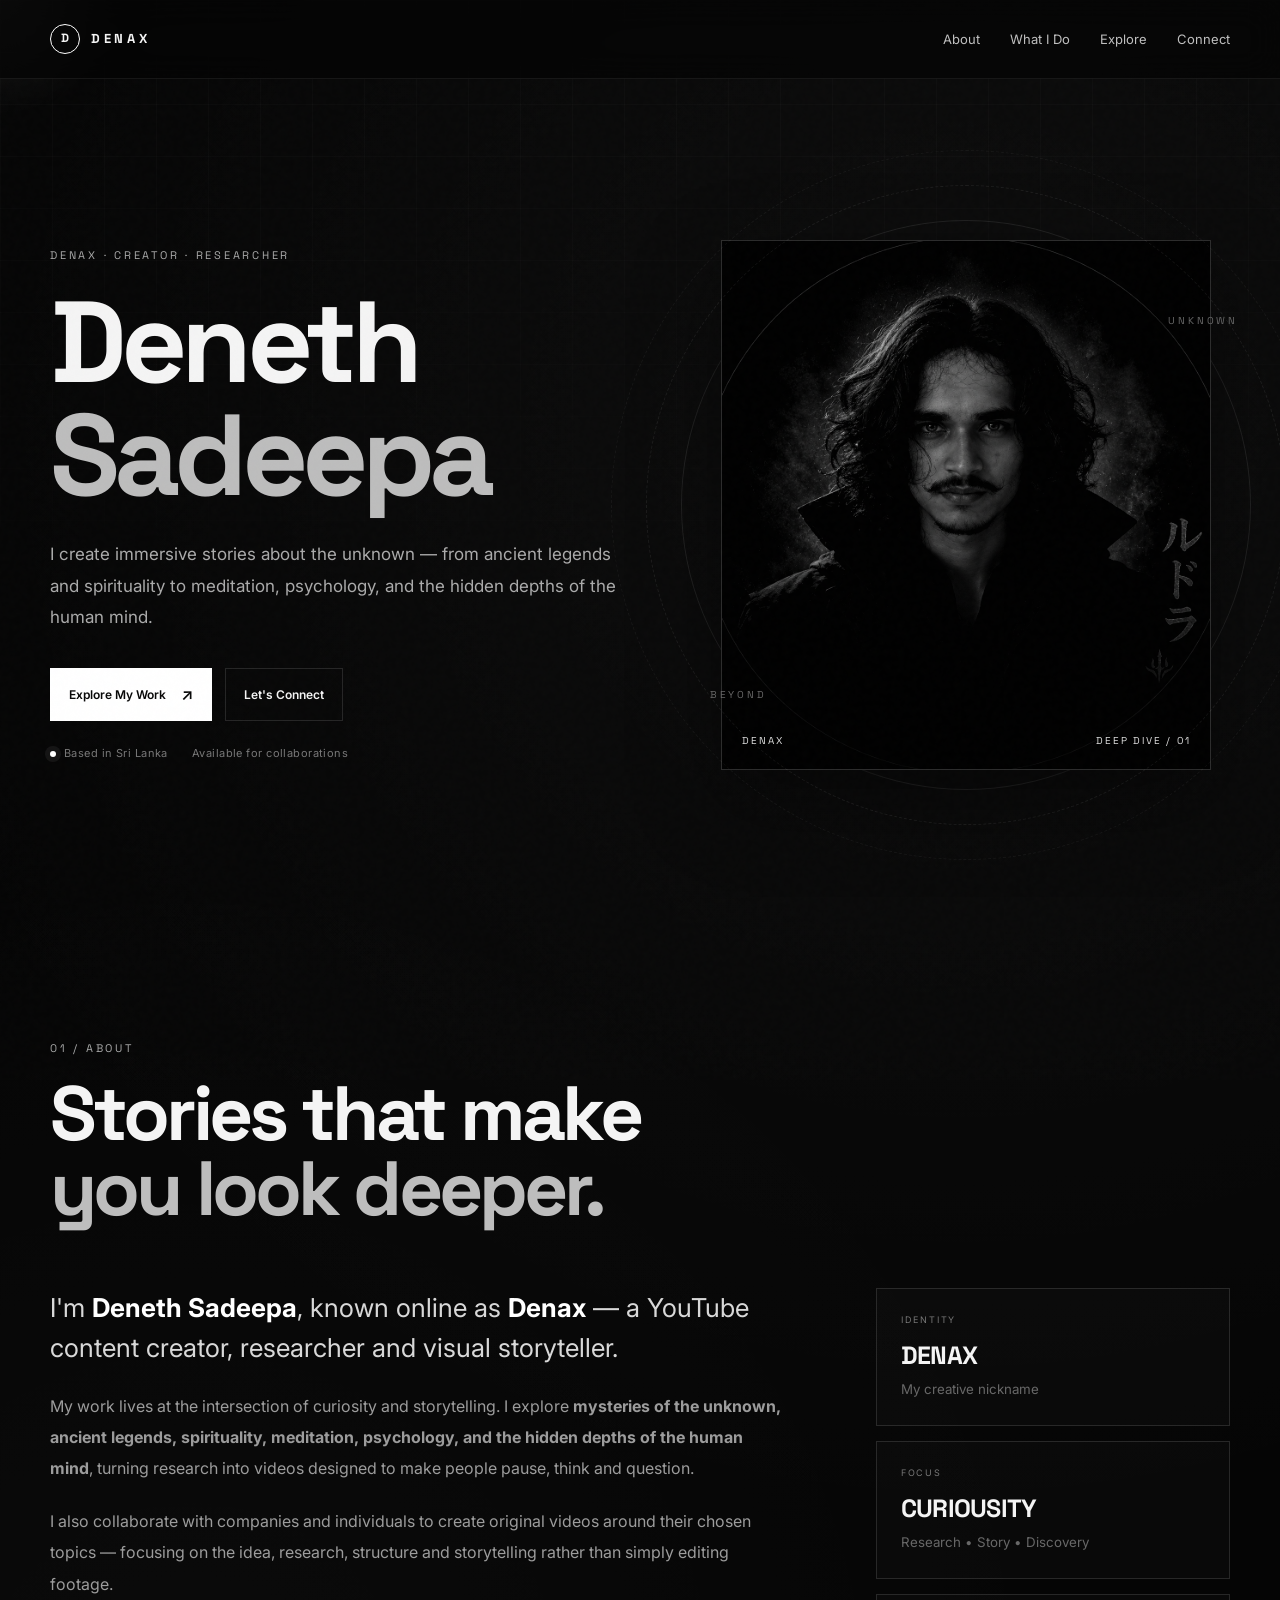
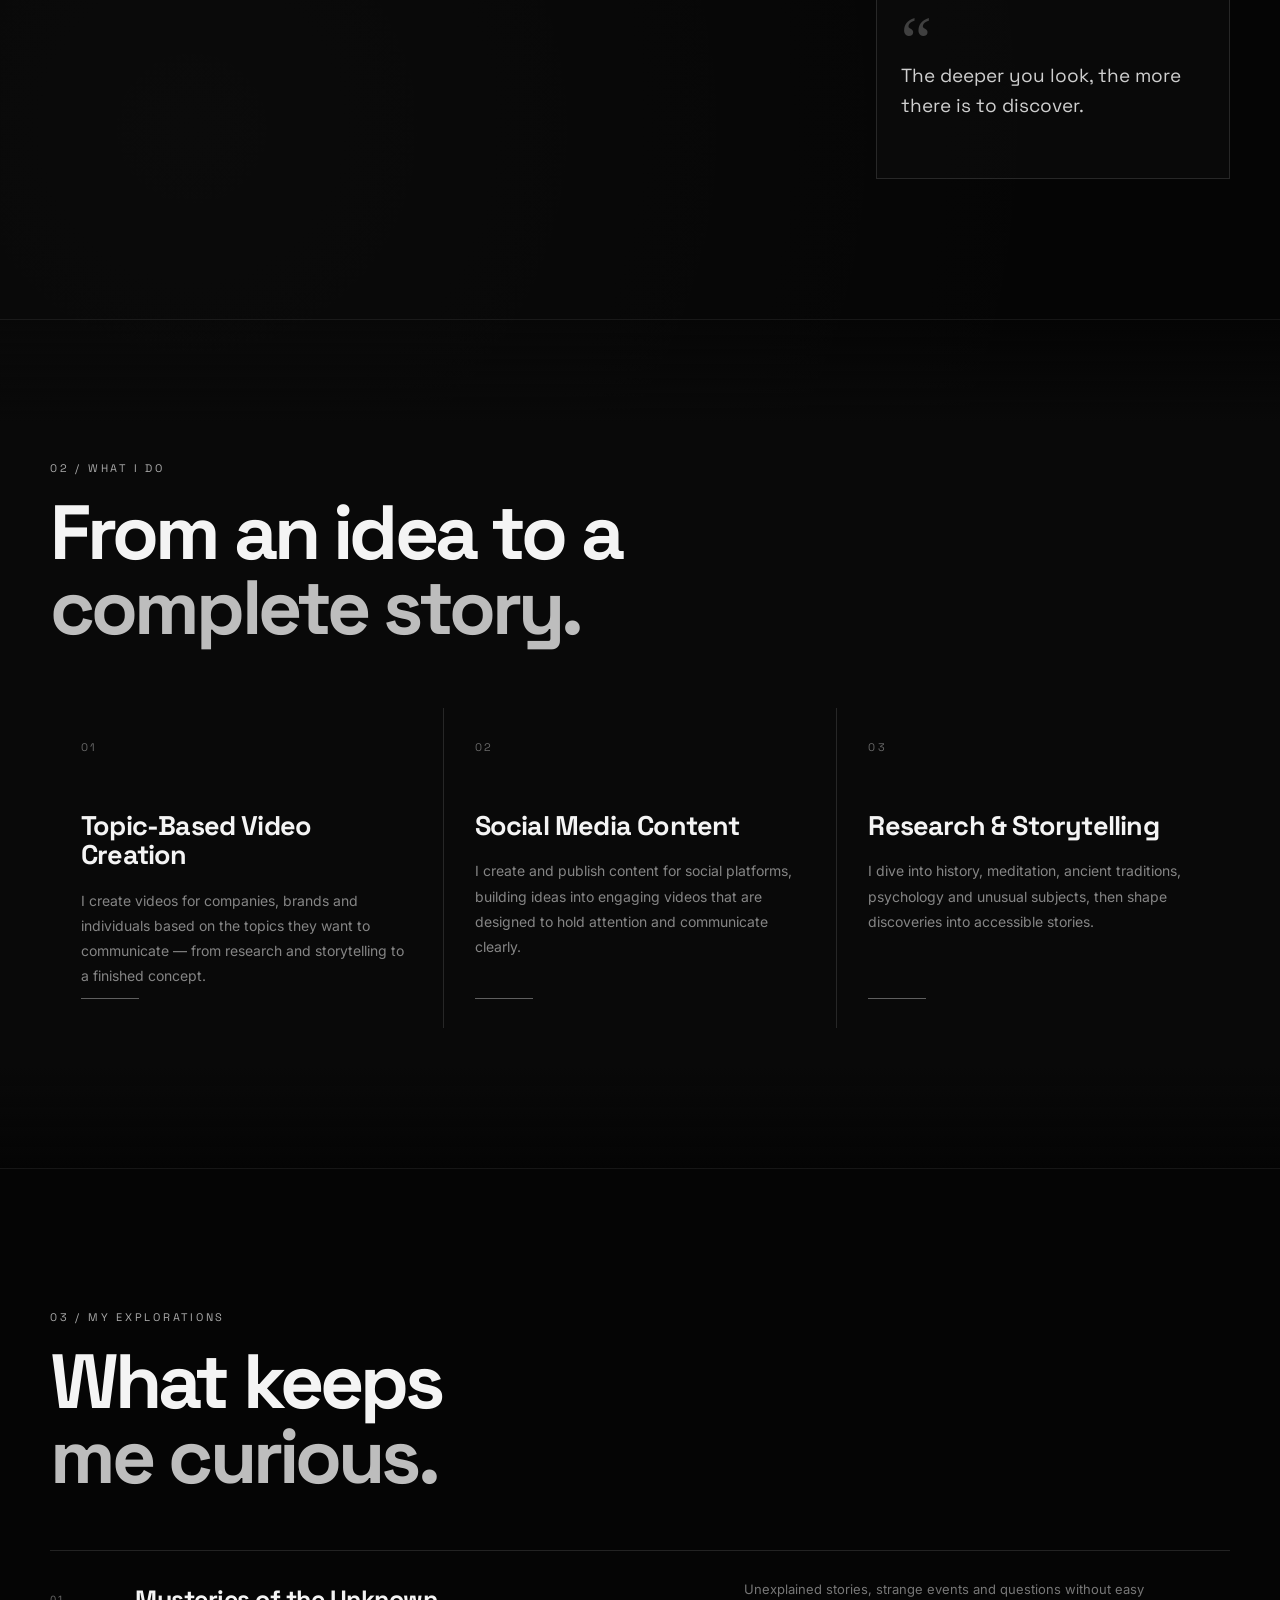
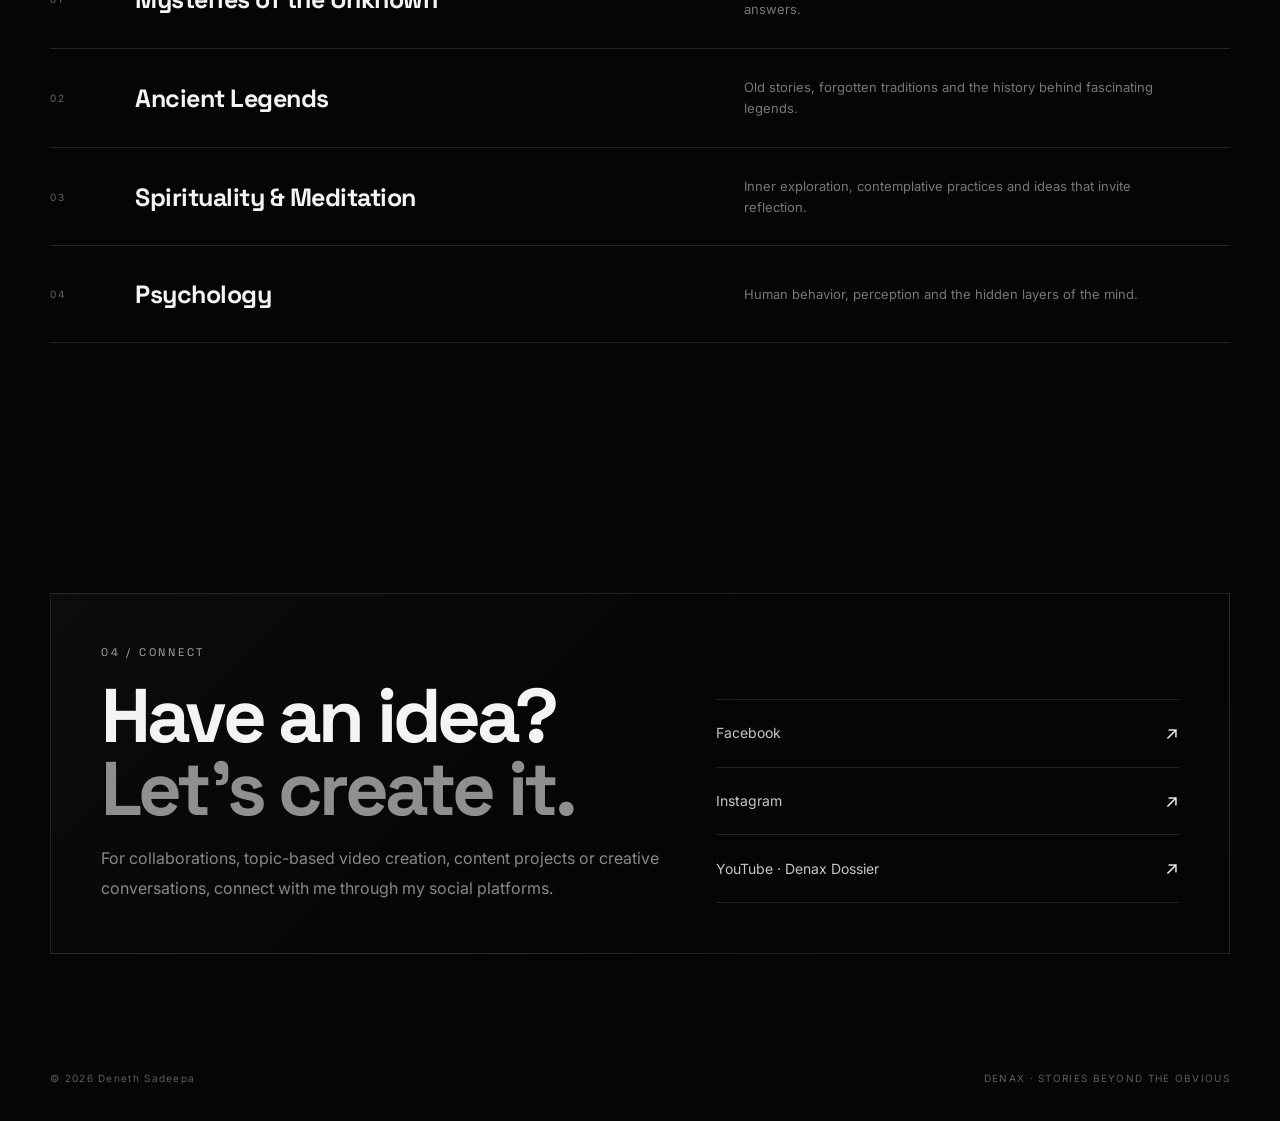
==== index.html @ 48cd1521 "Add files via upload" ====
<!DOCTYPE html>
<html lang="en">
<head>
  <meta charset="UTF-8" />
  <meta name="viewport" content="width=device-width, initial-scale=1.0" />
  <meta name="description" content="Deneth Sadeepa — Denax. YouTube content creator, researcher and video creator exploring mysteries, ancient legends, spirituality, meditation and psychology." />
  <meta name="theme-color" content="#050505" />
  <title>Deneth Sadeepa</title>
  <link rel="preconnect" href="https://fonts.googleapis.com">
  <link rel="preconnect" href="https://fonts.gstatic.com" crossorigin>
  <link href="https://fonts.googleapis.com/css2?family=Inter:wght@300;400;500;600;700;800&family=Space+Grotesk:wght@500;600;700&display=swap" rel="stylesheet">
  <link rel="stylesheet" href="style.css" />
</head>
<body>
  <div class="noise"></div>
  <div class="cursor-glow"></div>

  <header class="nav-wrap">
    <nav class="nav container">
      <a class="brand" href="#home" aria-label="Deneth Sadeepa home">
        <span class="brand-mark">D</span>
        <span>DENAX</span>
      </a>
      <button class="menu-btn" id="menuBtn" aria-label="Toggle menu" aria-expanded="false">
        <span></span><span></span><span></span>
      </button>
      <div class="nav-links" id="navLinks">
        <a href="#about">About</a>
        <a href="#work">What I Do</a>
        <a href="#explore">Explore</a>
        <a href="#connect">Connect</a>
      </div>
    </nav>
  </header>

  <main>
    <section id="home" class="hero container">
      <div class="hero-copy reveal">
        <p class="eyebrow">DENAX · CREATOR · RESEARCHER</p>
        <h1>Deneth<br><span>Sadeepa</span></h1>
        <p class="hero-text">
          I create immersive stories about the unknown — from ancient legends and spirituality
          to meditation, psychology, and the hidden depths of the human mind.
        </p>
        <div class="hero-actions">
          <a href="#work" class="btn btn-solid">Explore My Work <span>↗</span></a>
          <a href="#connect" class="btn btn-ghost">Let's Connect</a>
        </div>
        <div class="hero-meta">
          <span><i></i> Based in Sri Lanka</span>
          <span>Available for collaborations</span>
        </div>
      </div>

      <div class="hero-visual reveal delay-1">
        <div class="portrait-ring"></div>
        <div class="portrait-card">
          <img src="assets/profile.png" alt="Deneth Sadeepa" />
          <div class="portrait-overlay"></div>
          <div class="portrait-label">
            <span>DENAX</span>
            <span>DEEP DIVE / 01</span>
          </div>
        </div>
        <div class="orbit orbit-1"></div>
        <div class="orbit orbit-2"></div>
        <span class="floating-word word-1">UNKNOWN</span>
        <span class="floating-word word-2">BEYOND</span>
      </div>
    </section>

    <section id="about" class="section container">
      <div class="section-head reveal">
        <p class="eyebrow">01 / ABOUT</p>
        <h2>Stories that make<br><span>you look deeper.</span></h2>
      </div>

      <div class="about-grid">
        <div class="about-main reveal">
          <p class="big-copy">
            I'm <strong>Deneth Sadeepa</strong>, known online as <strong>Denax</strong> —
            a YouTube content creator, researcher and visual storyteller.
          </p>
          <p>
            My work lives at the intersection of curiosity and storytelling. I explore
            <b>mysteries of the unknown, ancient legends, spirituality, meditation,
            psychology, and the hidden depths of the human mind</b>, turning research into
            videos designed to make people pause, think and question.
          </p>
          <p>
            I also collaborate with companies and individuals to create original videos
            around their chosen topics — focusing on the idea, research, structure and
            storytelling rather than simply editing footage.
          </p>
        </div>

        <aside class="about-side reveal delay-1">
          <div class="stat-card">
            <span>IDENTITY</span>
            <strong>DENAX</strong>
            <small>My creative nickname</small>
          </div>
          <div class="stat-card">
            <span>FOCUS</span>
            <strong>CURIOUSITY</strong>
            <small>Research • Story • Discovery</small>
          </div>
          <div class="quote-card">
            <span class="quote-mark">“</span>
            <p>The deeper you look, the more there is to discover.</p>
          </div>
        </aside>
      </div>
    </section>

    <section id="work" class="section section-dark">
      <div class="container">
        <div class="section-head reveal">
          <p class="eyebrow">02 / WHAT I DO</p>
          <h2>From an idea to a<br><span>complete story.</span></h2>
        </div>

        <div class="work-grid">
          <article class="work-card reveal">
            <div class="work-number">01</div>
            <h3>Topic-Based Video Creation</h3>
            <p>
              I create videos for companies, brands and individuals based on the topics
              they want to communicate — from research and storytelling to a finished concept.
            </p>
            <span class="work-line"></span>
          </article>

          <article class="work-card reveal delay-1">
            <div class="work-number">02</div>
            <h3>Social Media Content</h3>
            <p>
              I create and publish content for social platforms, building ideas into
              engaging videos that are designed to hold attention and communicate clearly.
            </p>
            <span class="work-line"></span>
          </article>

          <article class="work-card reveal delay-2">
            <div class="work-number">03</div>
            <h3>Research & Storytelling</h3>
            <p>
              I dive into history, meditation, ancient traditions, psychology and unusual
              subjects, then shape discoveries into accessible stories.
            </p>
            <span class="work-line"></span>
          </article>
        </div>
      </div>
    </section>

    <section id="explore" class="section container">
      <div class="section-head reveal">
        <p class="eyebrow">03 / MY EXPLORATIONS</p>
        <h2>What keeps<br><span>me curious.</span></h2>
      </div>

      <div class="explore-list">
        <div class="explore-item reveal">
          <span>01</span><h3>Mysteries of the Unknown</h3><p>Unexplained stories, strange events and questions without easy answers.</p>
        </div>
        <div class="explore-item reveal delay-1">
          <span>02</span><h3>Ancient Legends</h3><p>Old stories, forgotten traditions and the history behind fascinating legends.</p>
        </div>
        <div class="explore-item reveal delay-2">
          <span>03</span><h3>Spirituality & Meditation</h3><p>Inner exploration, contemplative practices and ideas that invite reflection.</p>
        </div>
        <div class="explore-item reveal">
          <span>04</span><h3>Psychology</h3><p>Human behavior, perception and the hidden layers of the mind.</p>
        </div>
      </div>
    </section>

    <section id="connect" class="section connect-section">
      <div class="container connect-box reveal">
        <div>
          <p class="eyebrow">04 / CONNECT</p>
          <h2>Have an idea?<br><span>Let's create it.</span></h2>
          <p class="connect-text">
            For collaborations, topic-based video creation, content projects or creative
            conversations, connect with me through my social platforms.
          </p>
        </div>
        <div class="socials">
          <a class="social" href="https://www.facebook.com/share/1M6ZywphLt/?mibextid=wwXIfr" target="_blank" rel="noopener noreferrer">
            <span>Facebook</span><b>↗</b>
          </a>
          <a class="social" href="https://www.instagram.com/deneth_sadeepa_?igsh=MTF3ZWR6ZDVha3NxcA%3D%3D&igsi=MTF3ZWR6ZDVha3NxcA%3D%3D&utm_source=qr" target="_blank" rel="noopener noreferrer">
            <span>Instagram</span><b>↗</b>
          </a>
          <a class="social" href="https://youtube.com/@denaxdossier?si=epxhJ8_KEY-FB2bT" target="_blank" rel="noopener noreferrer">
            <span>YouTube · Denax Dossier</span><b>↗</b>
          </a>
        </div>
      </div>
    </section>
  </main>

  <footer class="footer container">
    <div>© <span id="year"></span> Deneth Sadeepa</div>
    <div>DENAX · STORIES BEYOND THE OBVIOUS</div>
  </footer>

  <script src="script.js"></script>
</body>
</html>
---- style.css ----
:root{
  --bg:#050505;
  --panel:#0b0b0b;
  --panel-2:#101010;
  --line:rgba(255,255,255,.12);
  --line-soft:rgba(255,255,255,.07);
  --text:#f4f4f4;
  --muted:#9d9d9d;
  --white:#fff;
  --shadow:0 30px 80px rgba(0,0,0,.45);
}
*{box-sizing:border-box;margin:0;padding:0}
html{scroll-behavior:smooth}
body{
  background:
    radial-gradient(circle at 75% 10%, rgba(255,255,255,.035), transparent 28%),
    radial-gradient(circle at 15% 40%, rgba(255,255,255,.025), transparent 32%),
    var(--bg);
  color:var(--text);
  font-family:Inter,system-ui,-apple-system,Segoe UI,Arial,sans-serif;
  line-height:1.6;
  overflow-x:hidden;
}
body:before{
  content:"";
  position:fixed; inset:0; pointer-events:none; z-index:-2;
  background-image:linear-gradient(rgba(255,255,255,.022) 1px,transparent 1px),linear-gradient(90deg,rgba(255,255,255,.022) 1px,transparent 1px);
  background-size:52px 52px;
  mask-image:linear-gradient(to bottom,black,transparent 78%);
}
a{color:inherit;text-decoration:none}
button{font:inherit}
.container{width:min(1180px,calc(100% - 44px));margin:0 auto}
.nav-wrap{position:fixed;top:0;left:0;right:0;z-index:100;backdrop-filter:blur(16px);background:rgba(5,5,5,.72);border-bottom:1px solid var(--line-soft)}
.nav{height:78px;display:flex;align-items:center;justify-content:space-between}
.brand{display:flex;align-items:center;gap:11px;font-family:"Space Grotesk",sans-serif;font-size:13px;letter-spacing:.28em;font-weight:700}
.brand-mark{display:grid;place-items:center;width:30px;height:30px;border:1px solid #fff;border-radius:50%;font-size:12px;letter-spacing:0}
.nav-links{display:flex;gap:30px;color:#bfbfbf;font-size:13px}
.nav-links a{position:relative;transition:.25s}
.nav-links a:after{content:"";position:absolute;left:0;bottom:-7px;width:0;height:1px;background:#fff;transition:.25s}
.nav-links a:hover{color:#fff}
.nav-links a:hover:after{width:100%}
.menu-btn{display:none;background:none;border:0;width:38px;height:38px;cursor:pointer}
.menu-btn span{display:block;width:21px;height:1px;background:#fff;margin:5px auto}

.hero{min-height:100vh;display:grid;grid-template-columns:1.05fr .95fr;gap:70px;align-items:center;padding-top:110px}
.eyebrow{font-family:"Space Grotesk",sans-serif;font-size:11px;letter-spacing:.25em;color:#aaa}
.hero h1,.section-head h2{font-family:"Space Grotesk",sans-serif;letter-spacing:-.05em;line-height:.98}
.hero h1{font-size:clamp(62px,9vw,118px);margin:22px 0 27px}
.hero h1 span,.section-head h2 span{color:#bdbdbd}
.hero-text{max-width:620px;color:#ababab;font-size:17px;line-height:1.85}
.hero-actions{display:flex;gap:13px;margin-top:34px;flex-wrap:wrap}
.btn{display:inline-flex;align-items:center;gap:15px;padding:13px 18px;border:1px solid var(--line);font-size:12px;font-weight:600;transition:.3s}
.btn span{font-size:16px}
.btn-solid{background:#fff;color:#080808}
.btn-solid:hover{transform:translateY(-2px);box-shadow:0 12px 30px rgba(255,255,255,.09)}
.btn-ghost:hover{background:#fff;color:#080808}
.hero-meta{display:flex;gap:24px;margin-top:24px;color:#777;font-size:11px;letter-spacing:.04em}
.hero-meta span{display:flex;align-items:center;gap:8px}
.hero-meta i{width:6px;height:6px;background:#fff;border-radius:50%;box-shadow:0 0 0 5px rgba(255,255,255,.06)}

.hero-visual{position:relative;min-height:620px;display:grid;place-items:center}
.portrait-card{width:min(490px,78vw);aspect-ratio:1/1.08;position:relative;border:1px solid rgba(255,255,255,.14);overflow:hidden;box-shadow:var(--shadow);background:#090909}
.portrait-card img{width:100%;height:100%;object-fit:cover;object-position:center;filter:grayscale(1) contrast(1.06) brightness(.84);transform:scale(1.02);transition:transform 1.1s cubic-bezier(.2,.7,.2,1)}
.portrait-card:hover img{transform:scale(1.06)}
.portrait-overlay{position:absolute;inset:0;background:linear-gradient(to bottom,transparent 45%,rgba(0,0,0,.72) 100%)}
.portrait-label{position:absolute;bottom:20px;left:20px;right:20px;display:flex;justify-content:space-between;font-family:"Space Grotesk",sans-serif;font-size:10px;letter-spacing:.18em;color:#ddd}
.portrait-ring{position:absolute;width:570px;height:570px;border:1px solid rgba(255,255,255,.09);border-radius:50%;animation:spin 18s linear infinite}
.orbit{position:absolute;border:1px dashed rgba(255,255,255,.07);border-radius:50%}
.orbit-1{width:640px;height:640px;animation:spin-reverse 26s linear infinite}
.orbit-2{width:710px;height:710px;opacity:.7;animation:spin 34s linear infinite}
.floating-word{position:absolute;font-family:"Space Grotesk",sans-serif;letter-spacing:.28em;font-size:10px;color:#666}
.word-1{right:-8px;top:19%}
.word-2{left:7px;bottom:18%}

.section{padding:140px 0}
.section-dark{background:linear-gradient(to bottom,transparent,#090909 12%,#090909 88%,transparent);border-top:1px solid var(--line-soft);border-bottom:1px solid var(--line-soft)}
.section-head h2{font-size:clamp(46px,6vw,78px);margin-top:18px}
.about-grid{display:grid;grid-template-columns:1.35fr .65fr;gap:90px;margin-top:62px}
.about-main{max-width:760px}
.about-main p{color:#9c9c9c;font-size:16px;line-height:1.95;margin-bottom:22px}
.about-main .big-copy{font-size:26px;line-height:1.55;color:#d8d8d8}
.about-main strong{color:#fff}
.about-side{display:grid;gap:15px}
.stat-card,.quote-card{padding:24px;border:1px solid var(--line);background:rgba(255,255,255,.018)}
.stat-card span{display:block;font-size:9px;letter-spacing:.2em;color:#777;margin-bottom:8px}
.stat-card strong{font-family:"Space Grotesk",sans-serif;font-size:25px;letter-spacing:-.03em}
.stat-card small{display:block;color:#686868;margin-top:4px}
.quote-card{position:relative;min-height:185px}
.quote-mark{font-family:Georgia,serif;font-size:70px;line-height:.6;color:#404040;position:absolute;top:26px}
.quote-card p{padding-top:42px;font-family:"Space Grotesk",sans-serif;font-size:19px;color:#cfcfcf}

.work-grid{display:grid;grid-template-columns:repeat(3,1fr);gap:1px;background:var(--line);margin-top:62px}
.work-card{position:relative;min-height:320px;padding:31px;background:#090909}
.work-number{font-family:"Space Grotesk",sans-serif;font-size:11px;color:#686868;letter-spacing:.2em}
.work-card h3{font-family:"Space Grotesk",sans-serif;font-size:27px;line-height:1.08;letter-spacing:-.03em;margin:55px 0 18px}
.work-card p{color:#858585;line-height:1.8;font-size:14px;max-width:340px}
.work-line{position:absolute;left:31px;bottom:29px;width:58px;height:1px;background:#fff;opacity:.35;transition:.4s}
.work-card:hover .work-line{width:115px;opacity:1}

.explore-list{margin-top:55px;border-top:1px solid var(--line)}
.explore-item{display:grid;grid-template-columns:60px 1.2fr 1fr;gap:25px;align-items:center;padding:28px 0;border-bottom:1px solid var(--line);transition:.3s}
.explore-item:hover{padding-left:10px;background:rgba(255,255,255,.012)}
.explore-item span{font-size:10px;color:#666;letter-spacing:.15em}
.explore-item h3{font-family:"Space Grotesk",sans-serif;font-size:25px;letter-spacing:-.02em}
.explore-item p{color:#777;font-size:13px;max-width:430px}

.connect-section{padding-top:110px;padding-bottom:90px}
.connect-box{display:grid;grid-template-columns:1.1fr .9fr;gap:50px;padding:50px;border:1px solid var(--line);background:linear-gradient(135deg,rgba(255,255,255,.03),transparent 55%)}
.connect-box h2{font-family:"Space Grotesk",sans-serif;font-size:clamp(44px,6vw,76px);line-height:.96;letter-spacing:-.05em;margin:18px 0}
.connect-box h2 span{color:#8f8f8f}
.connect-text{color:#888;max-width:610px;line-height:1.85}
.socials{align-self:end;border-top:1px solid var(--line)}
.social{display:flex;align-items:center;justify-content:space-between;padding:19px 0;border-bottom:1px solid var(--line);font-size:14px;transition:.25s}
.social span{color:#c7c7c7}
.social b{font-size:18px;font-weight:400;transition:.25s}
.social:hover span{color:#fff}
.social:hover b{transform:translate(4px,-4px)}

.footer{display:flex;justify-content:space-between;gap:20px;padding:26px 0 35px;color:#5e5e5e;font-size:10px;letter-spacing:.13em}

.reveal{opacity:0;transform:translateY(24px);transition:opacity .9s ease,transform .9s cubic-bezier(.16,1,.3,1)}
.reveal.visible{opacity:1;transform:translateY(0)}
.delay-1{transition-delay:.12s}
.delay-2{transition-delay:.22s}
.noise{position:fixed;inset:-20%;opacity:.035;pointer-events:none;z-index:90;background-image:url("data:image/svg+xml,%3Csvg viewBox='0 0 220 220' xmlns='http://www.w3.org/2000/svg'%3E%3Cfilter id='n'%3E%3CfeTurbulence type='fractalNoise' baseFrequency='.9' numOctaves='3' stitchTiles='stitch'/%3E%3C/filter%3E%3Crect width='100%25' height='100%25' filter='url(%23n)' opacity='.5'/%3E%3C/svg%3E");animation:noiseShift .25s steps(2) infinite}
.cursor-glow{position:fixed;width:240px;height:240px;border-radius:50%;pointer-events:none;z-index:-1;transform:translate(-50%,-50%);background:radial-gradient(circle,rgba(255,255,255,.08),rgba(255,255,255,0) 68%);mix-blend-mode:screen;display:none}
@media (pointer:fine){.cursor-glow{display:block}}
@keyframes spin{to{transform:rotate(360deg)}}
@keyframes spin-reverse{to{transform:rotate(-360deg)}}
@keyframes noiseShift{0%{transform:translate(0,0)}25%{transform:translate(2%,-1%)}50%{transform:translate(-1%,2%)}75%{transform:translate(1%,1%)}100%{transform:translate(0,0)}}

@media(max-width:900px){
  .hero{grid-template-columns:1fr;gap:45px;padding-top:135px}
  .hero-visual{min-height:560px}
  .portrait-ring{width:520px;height:520px}
  .orbit-1{width:580px;height:580px}.orbit-2{width:630px;height:630px}
  .about-grid,.connect-box{grid-template-columns:1fr}
  .work-grid{grid-template-columns:1fr}
  .work-card{min-height:280px}
}
@media(max-width:700px){
  .container{width:min(100% - 28px,1180px)}
  .nav{height:68px}
  .menu-btn{display:block}
  .nav-links{position:absolute;top:68px;left:14px;right:14px;padding:16px;display:none;flex-direction:column;gap:0;background:#0a0a0a;border:1px solid var(--line)}
  .nav-links.open{display:flex}
  .nav-links a{padding:13px 4px;border-bottom:1px solid var(--line-soft)}
  .nav-links a:last-child{border-bottom:0}
  .hero{padding-top:110px}
  .hero h1{font-size:clamp(58px,17vw,86px)}
  .hero-text{font-size:15px}
  .hero-meta{flex-direction:column;gap:9px}
  .hero-visual{min-height:430px}
  .portrait-card{width:min(390px,86vw)}
  .portrait-ring{width:400px;height:400px}
  .orbit-1{width:445px;height:445px}.orbit-2{width:490px;height:490px}
  .word-1{right:0}.word-2{left:0}
  .section{padding:95px 0}
  .section-head h2{font-size:clamp(42px,12vw,62px)}
  .about-grid{margin-top:40px;gap:42px}
  .about-main .big-copy{font-size:22px}
  .explore-item{grid-template-columns:36px 1fr;gap:12px}
  .explore-item p{grid-column:2}
  .connect-box{padding:30px 24px}
  .footer{flex-direction:column;gap:9px}
}
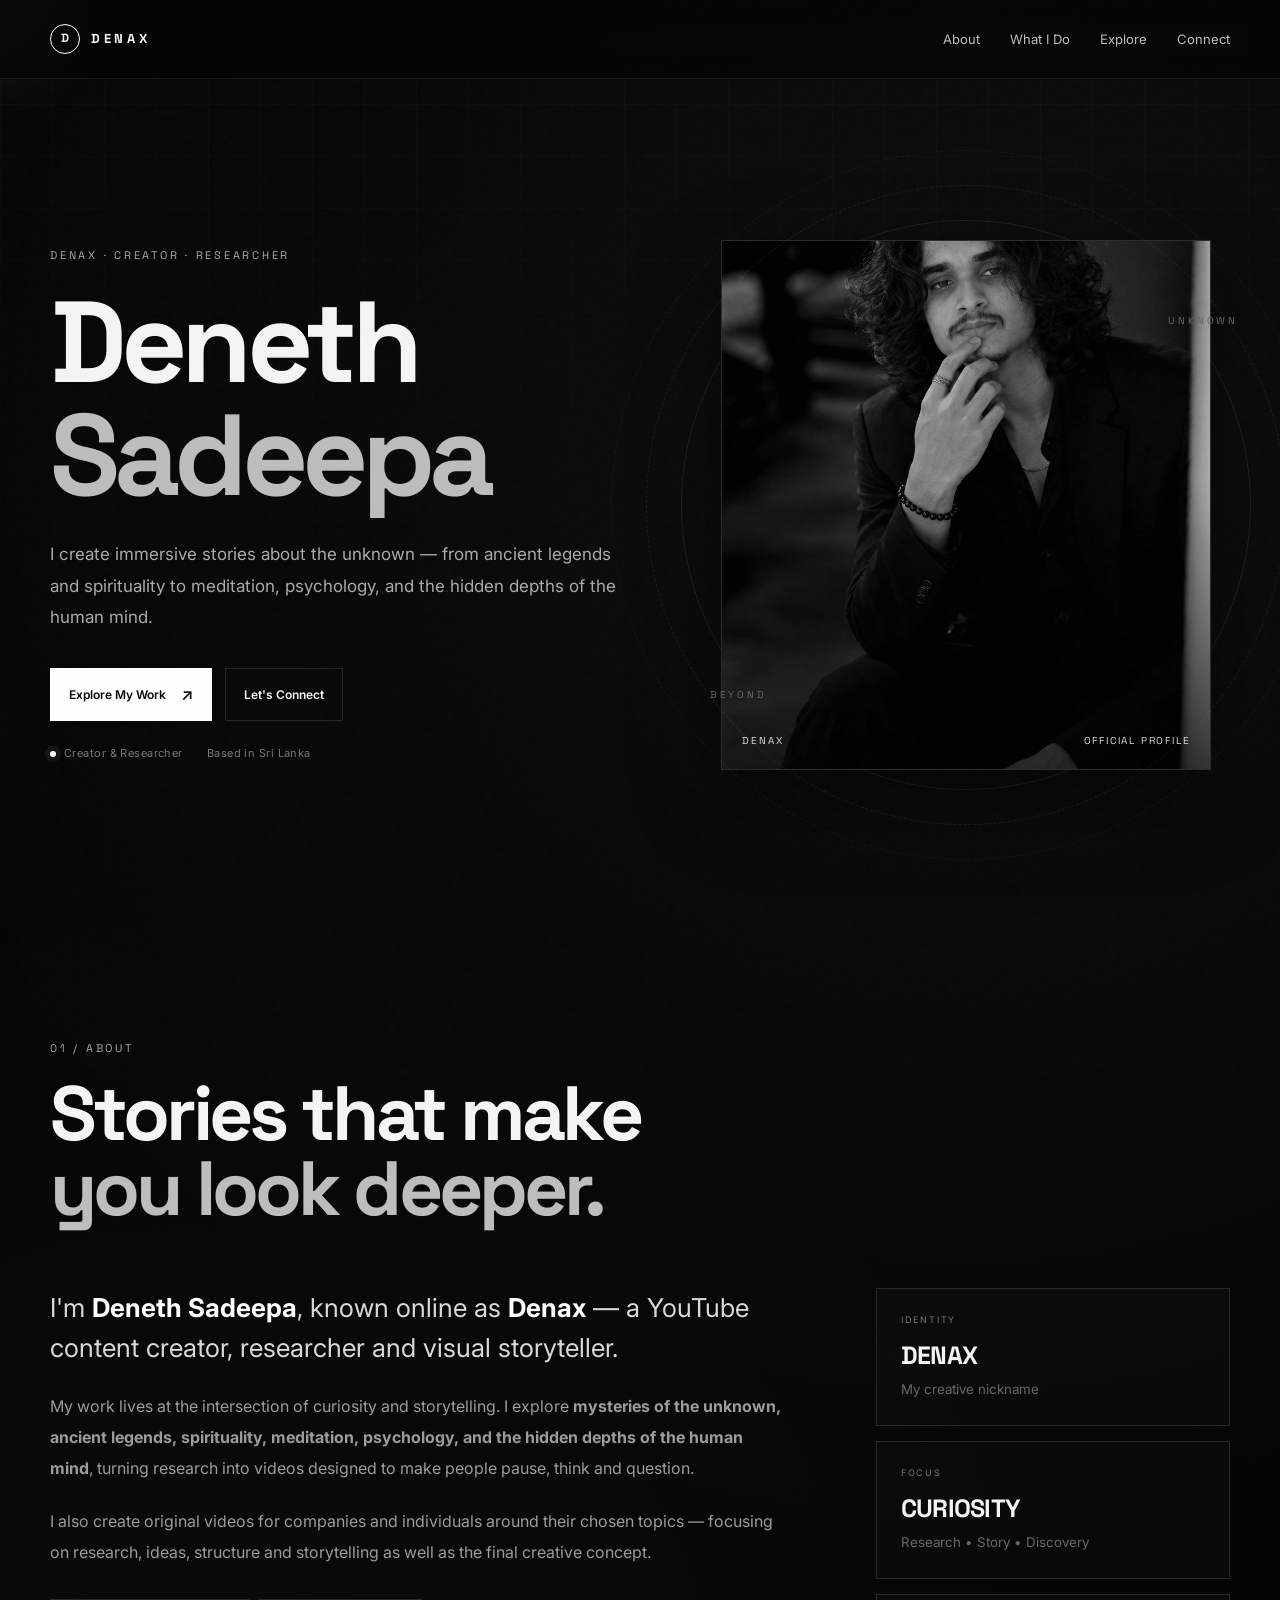
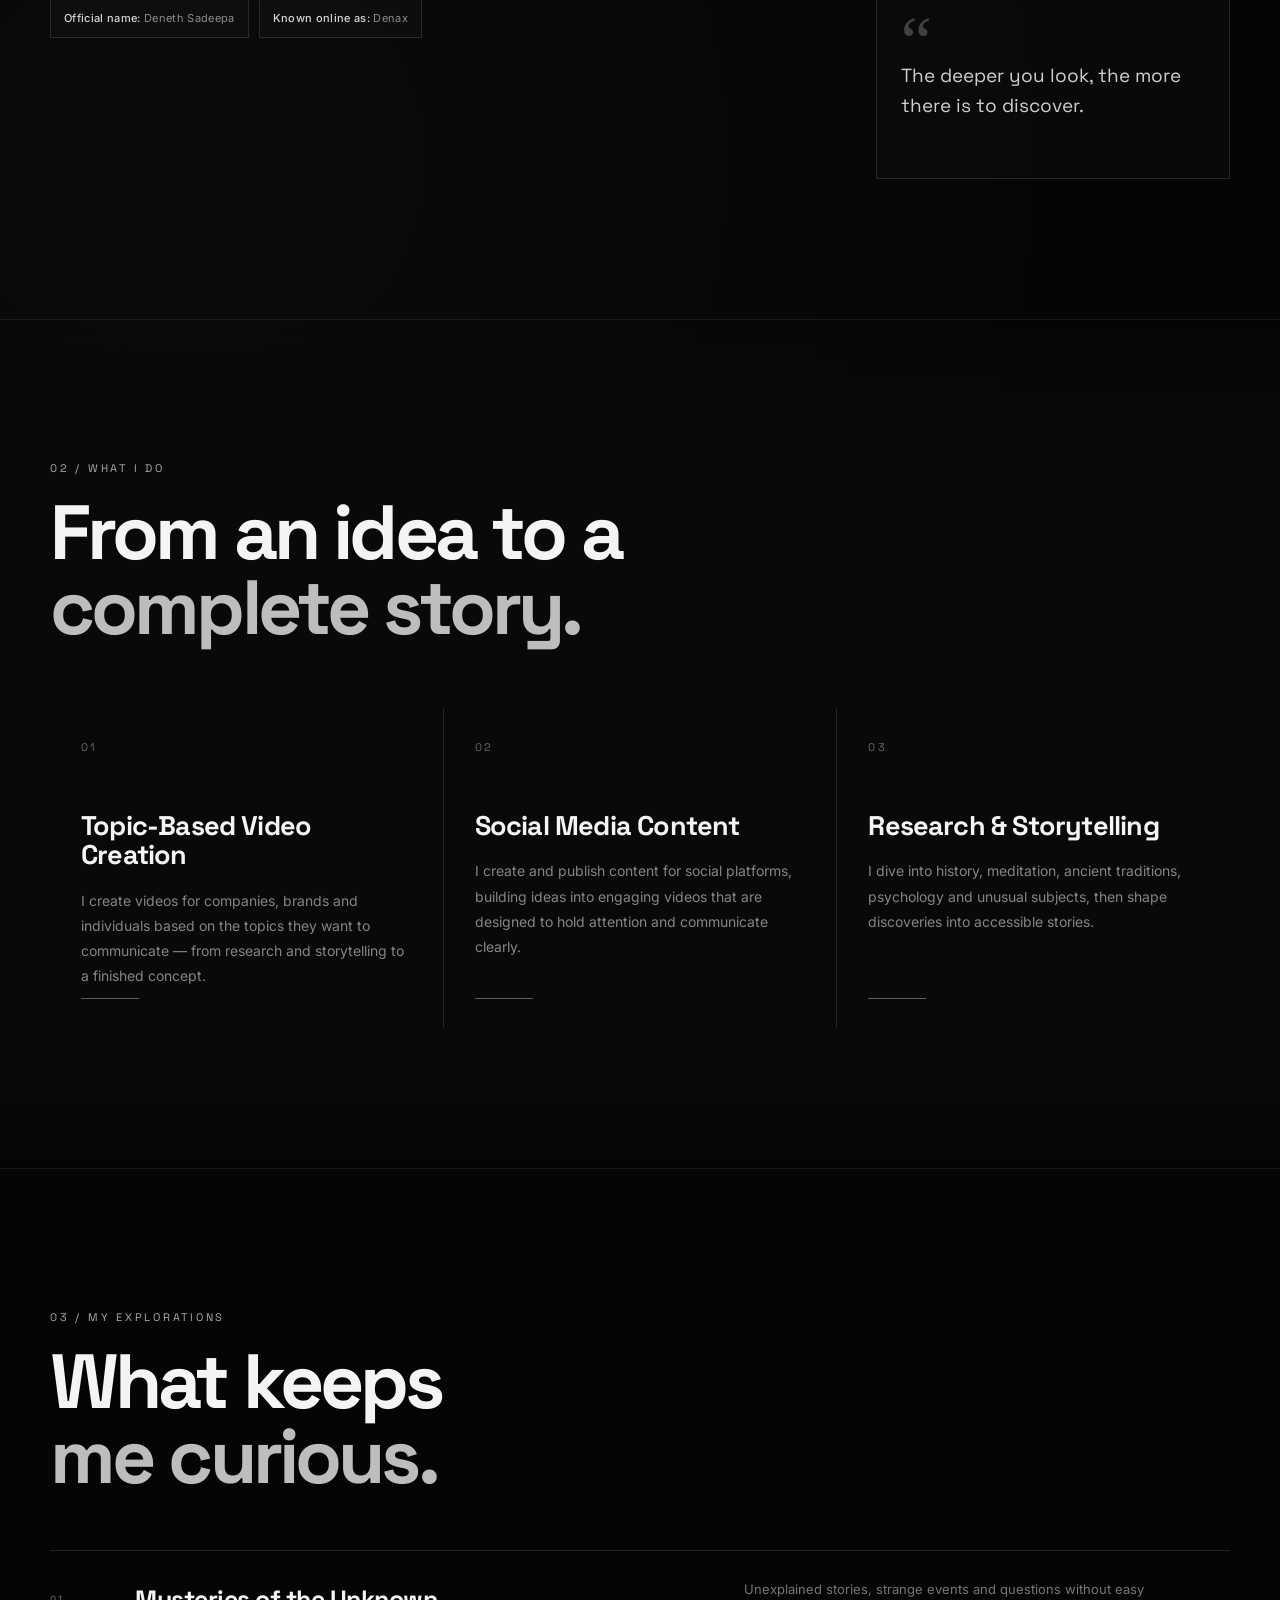
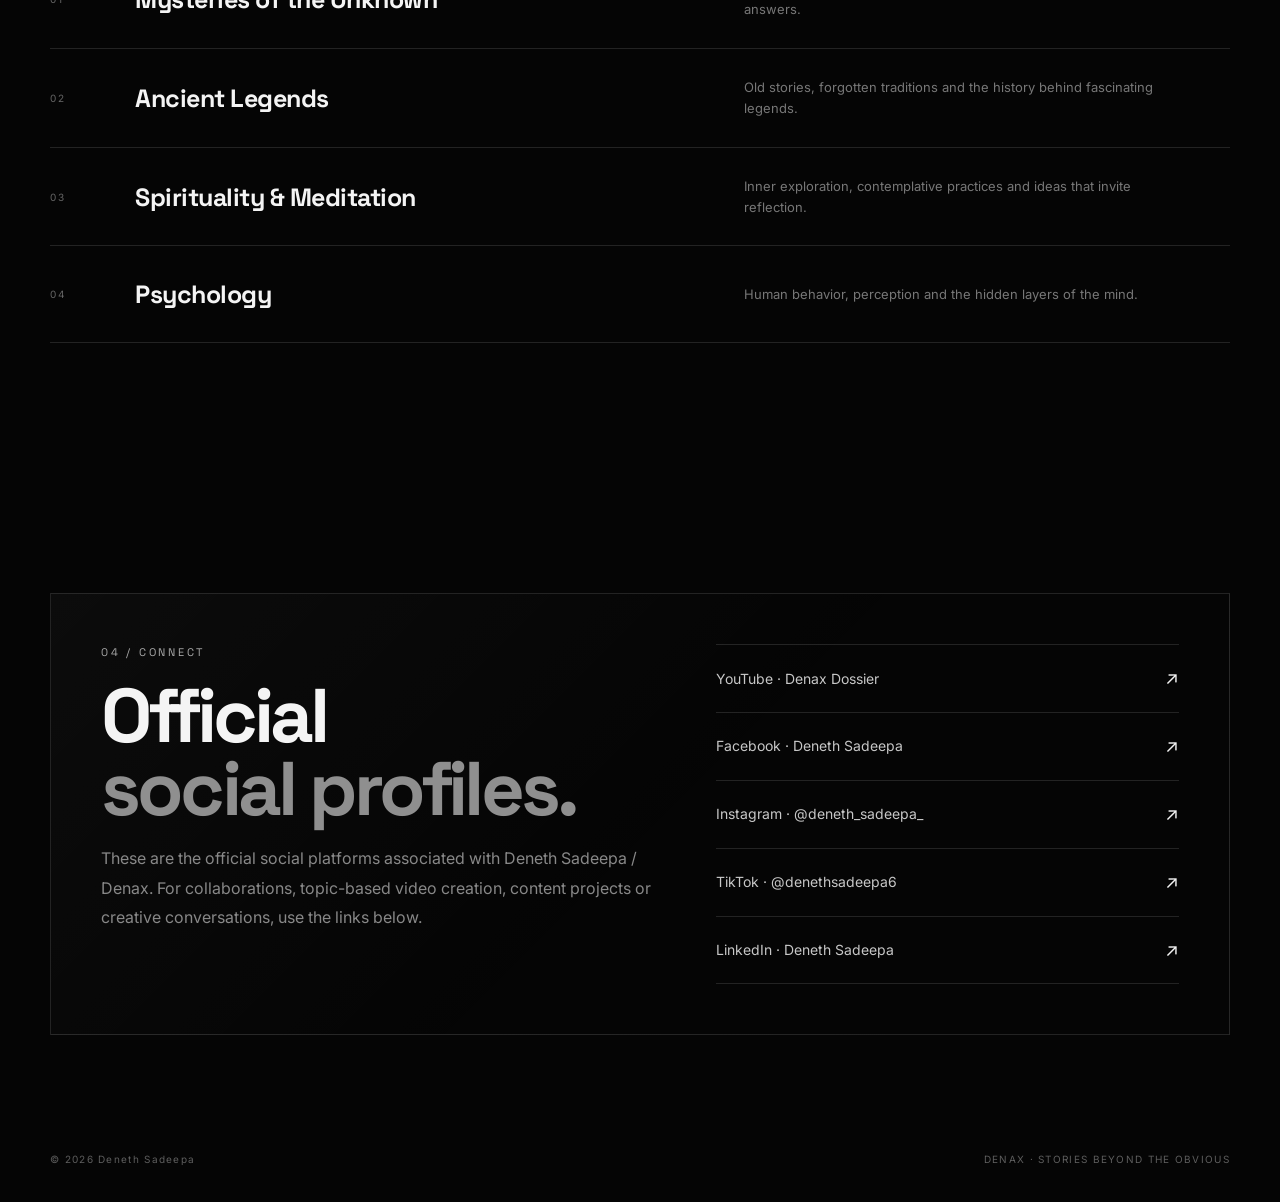
==== commit 378d504c: "Add files via upload" ====
--- a/index.html
+++ b/index.html
@@ -3,9 +3,96 @@
 <head>
   <meta charset="UTF-8" />
   <meta name="viewport" content="width=device-width, initial-scale=1.0" />
-  <meta name="description" content="Deneth Sadeepa — Denax. YouTube content creator, researcher and video creator exploring mysteries, ancient legends, spirituality, meditation and psychology." />
+
+  <!-- Search / identity metadata -->
+  <meta name="description" content="Deneth Sadeepa, known online as Denax — a YouTube content creator, researcher and visual storyteller exploring mysteries of the unknown, ancient legends, spirituality, meditation and psychology." />
+  <meta name="author" content="Deneth Sadeepa" />
+  <meta name="robots" content="index, follow" />
   <meta name="theme-color" content="#050505" />
-  <title>Deneth Sadeepa</title>
+
+  <!-- Canonical URL: keep this free of the #home fragment -->
+  <link rel="canonical" href="https://denax999.github.io/deneth-sadeepaa-website/" />
+
+  <!-- Open Graph -->
+  <meta property="og:type" content="profile" />
+  <meta property="og:title" content="Deneth Sadeepa | Denax" />
+  <meta property="og:description" content="Official website of Deneth Sadeepa (Denax) — YouTube content creator, researcher and visual storyteller." />
+  <meta property="og:url" content="https://denax999.github.io/deneth-sadeepaa-website/" />
+  <meta property="og:image" content="https://denax999.github.io/deneth-sadeepaa-website/assets/profile.jpg" />
+  <meta property="og:image:alt" content="Portrait of Deneth Sadeepa" />
+  <meta property="profile:first_name" content="Deneth" />
+  <meta property="profile:last_name" content="Sadeepa" />
+
+  <!-- X / Twitter card -->
+  <meta name="twitter:card" content="summary_large_image" />
+  <meta name="twitter:title" content="Deneth Sadeepa | Denax" />
+  <meta name="twitter:description" content="Official website of Deneth Sadeepa (Denax) — YouTube content creator, researcher and visual storyteller." />
+  <meta name="twitter:image" content="https://denax999.github.io/deneth-sadeepaa-website/assets/profile.jpg" />
+  <meta name="twitter:image:alt" content="Portrait of Deneth Sadeepa" />
+
+  <title>Deneth Sadeepa | Denax — Creator & Researcher</title>
+
+  <!-- Google / schema.org structured data for the profile entity -->
+  <script type="application/ld+json">
+  {
+    "@context": "https://schema.org",
+    "@graph": [
+      {
+        "@type": "WebSite",
+        "@id": "https://denax999.github.io/deneth-sadeepaa-website/#website",
+        "url": "https://denax999.github.io/deneth-sadeepaa-website/",
+        "name": "Deneth Sadeepa | Denax",
+        "inLanguage": "en",
+        "publisher": {
+          "@id": "https://denax999.github.io/deneth-sadeepaa-website/#person"
+        }
+      },
+      {
+        "@type": "ProfilePage",
+        "@id": "https://denax999.github.io/deneth-sadeepaa-website/#profilepage",
+        "url": "https://denax999.github.io/deneth-sadeepaa-website/",
+        "name": "Deneth Sadeepa | Denax",
+        "isPartOf": {
+          "@id": "https://denax999.github.io/deneth-sadeepaa-website/#website"
+        },
+        "mainEntity": {
+          "@id": "https://denax999.github.io/deneth-sadeepaa-website/#person"
+        },
+        "inLanguage": "en"
+      },
+      {
+        "@type": "Person",
+        "@id": "https://denax999.github.io/deneth-sadeepaa-website/#person",
+        "name": "Deneth Sadeepa",
+        "alternateName": "Denax",
+        "url": "https://denax999.github.io/deneth-sadeepaa-website/",
+        "image": "https://denax999.github.io/deneth-sadeepaa-website/assets/profile.jpg",
+        "description": "Deneth Sadeepa, known online as Denax, is a YouTube content creator, researcher and visual storyteller exploring mysteries of the unknown, ancient legends, spirituality, meditation and psychology.",
+        "jobTitle": [
+          "YouTube Content Creator",
+          "Researcher",
+          "Visual Storyteller"
+        ],
+        "knowsAbout": [
+          "Mysteries of the Unknown",
+          "Ancient Legends",
+          "Spirituality",
+          "Meditation",
+          "Psychology",
+          "Storytelling",
+          "Video Creation"
+        ],
+        "sameAs": [
+          "https://www.youtube.com/@denaxdossier",
+          "https://www.instagram.com/deneth_sadeepa_/",
+          "https://www.tiktok.com/@denethsadeepa6",
+          "https://www.linkedin.com/in/deneth-sadeepa-766542432"
+        ]
+      }
+    ]
+  }
+  </script>
+
   <link rel="preconnect" href="https://fonts.googleapis.com">
   <link rel="preconnect" href="https://fonts.gstatic.com" crossorigin>
   <link href="https://fonts.googleapis.com/css2?family=Inter:wght@300;400;500;600;700;800&family=Space+Grotesk:wght@500;600;700&display=swap" rel="stylesheet">
@@ -16,12 +103,12 @@
   <div class="cursor-glow"></div>
 
   <header class="nav-wrap">
-    <nav class="nav container">
+    <nav class="nav container" aria-label="Primary navigation">
       <a class="brand" href="#home" aria-label="Deneth Sadeepa home">
         <span class="brand-mark">D</span>
         <span>DENAX</span>
       </a>
-      <button class="menu-btn" id="menuBtn" aria-label="Toggle menu" aria-expanded="false">
+      <button class="menu-btn" id="menuBtn" aria-label="Toggle menu" aria-expanded="false" aria-controls="navLinks">
         <span></span><span></span><span></span>
       </button>
       <div class="nav-links" id="navLinks">
@@ -47,19 +134,19 @@
           <a href="#connect" class="btn btn-ghost">Let's Connect</a>
         </div>
         <div class="hero-meta">
-          <span><i></i> Based in Sri Lanka</span>
-          <span>Available for collaborations</span>
+          <span><i></i> Creator & Researcher</span>
+          <span>Based in Sri Lanka</span>
         </div>
       </div>
 
       <div class="hero-visual reveal delay-1">
         <div class="portrait-ring"></div>
         <div class="portrait-card">
-          <img src="assets/profile.png" alt="Deneth Sadeepa" />
+          <img src="assets/profile.jpg" alt="Deneth Sadeepa, also known online as Denax" width="941" height="1672" fetchpriority="high" decoding="async" />
           <div class="portrait-overlay"></div>
           <div class="portrait-label">
             <span>DENAX</span>
-            <span>DEEP DIVE / 01</span>
+            <span>OFFICIAL PROFILE</span>
           </div>
         </div>
         <div class="orbit orbit-1"></div>
@@ -88,10 +175,14 @@
             videos designed to make people pause, think and question.
           </p>
           <p>
-            I also collaborate with companies and individuals to create original videos
-            around their chosen topics — focusing on the idea, research, structure and
-            storytelling rather than simply editing footage.
+            I also create original videos for companies and individuals around their chosen
+            topics — focusing on research, ideas, structure and storytelling as well as the
+            final creative concept.
           </p>
+          <div class="identity-line" aria-label="Professional identity">
+            <span><b>Official name:</b> Deneth Sadeepa</span>
+            <span><b>Known online as:</b> Denax</span>
+          </div>
         </div>
 
         <aside class="about-side reveal delay-1">
@@ -102,7 +193,7 @@
           </div>
           <div class="stat-card">
             <span>FOCUS</span>
-            <strong>CURIOUSITY</strong>
+            <strong>CURIOSITY</strong>
             <small>Research • Story • Discovery</small>
           </div>
           <div class="quote-card">
@@ -180,21 +271,28 @@
       <div class="container connect-box reveal">
         <div>
           <p class="eyebrow">04 / CONNECT</p>
-          <h2>Have an idea?<br><span>Let's create it.</span></h2>
+          <h2>Official<br><span>social profiles.</span></h2>
           <p class="connect-text">
+            These are the official social platforms associated with Deneth Sadeepa / Denax.
             For collaborations, topic-based video creation, content projects or creative
-            conversations, connect with me through my social platforms.
+            conversations, use the links below.
           </p>
         </div>
-        <div class="socials">
-          <a class="social" href="https://www.facebook.com/share/1M6ZywphLt/?mibextid=wwXIfr" target="_blank" rel="noopener noreferrer">
-            <span>Facebook</span><b>↗</b>
-          </a>
-          <a class="social" href="https://www.instagram.com/deneth_sadeepa_?igsh=MTF3ZWR6ZDVha3NxcA%3D%3D&igsi=MTF3ZWR6ZDVha3NxcA%3D%3D&utm_source=qr" target="_blank" rel="noopener noreferrer">
-            <span>Instagram</span><b>↗</b>
-          </a>
-          <a class="social" href="https://youtube.com/@denaxdossier?si=epxhJ8_KEY-FB2bT" target="_blank" rel="noopener noreferrer">
+        <div class="socials" aria-label="Official social profiles">
+          <a class="social" href="https://youtube.com/@denaxdossier" target="_blank" rel="me noopener noreferrer" aria-label="YouTube — Denax Dossier">
             <span>YouTube · Denax Dossier</span><b>↗</b>
+          </a>
+          <a class="social" href="https://www.facebook.com/share/19bBasgyYV/?mibextid=wwXIfr" target="_blank" rel="me noopener noreferrer" aria-label="Facebook — Deneth Sadeepa">
+            <span>Facebook · Deneth Sadeepa</span><b>↗</b>
+          </a>
+          <a class="social" href="https://www.instagram.com/deneth_sadeepa_/" target="_blank" rel="me noopener noreferrer" aria-label="Instagram — Deneth Sadeepa">
+            <span>Instagram · @deneth_sadeepa_</span><b>↗</b>
+          </a>
+          <a class="social" href="https://www.tiktok.com/@denethsadeepa6" target="_blank" rel="me noopener noreferrer" aria-label="TikTok — Deneth Sadeepa">
+            <span>TikTok · @denethsadeepa6</span><b>↗</b>
+          </a>
+          <a class="social" href="https://www.linkedin.com/in/deneth-sadeepa-766542432" target="_blank" rel="me noopener noreferrer" aria-label="LinkedIn — Deneth Sadeepa">
+            <span>LinkedIn · Deneth Sadeepa</span><b>↗</b>
           </a>
         </div>
       </div>
--- a/style.css
+++ b/style.css
@@ -165,3 +165,22 @@
   .connect-box{padding:30px 24px}
   .footer{flex-direction:column;gap:9px}
 }
+
+.identity-line{
+  display:flex;
+  flex-wrap:wrap;
+  gap:10px;
+  margin-top:30px;
+}
+.identity-line span{
+  border:1px solid var(--line);
+  background:rgba(255,255,255,.02);
+  padding:10px 13px;
+  color:#8b8b8b;
+  font-size:11px;
+  letter-spacing:.03em;
+}
+.identity-line b{color:#d7d7d7;font-weight:500}
+@media(max-width:700px){
+  .identity-line{flex-direction:column;align-items:flex-start}
+}
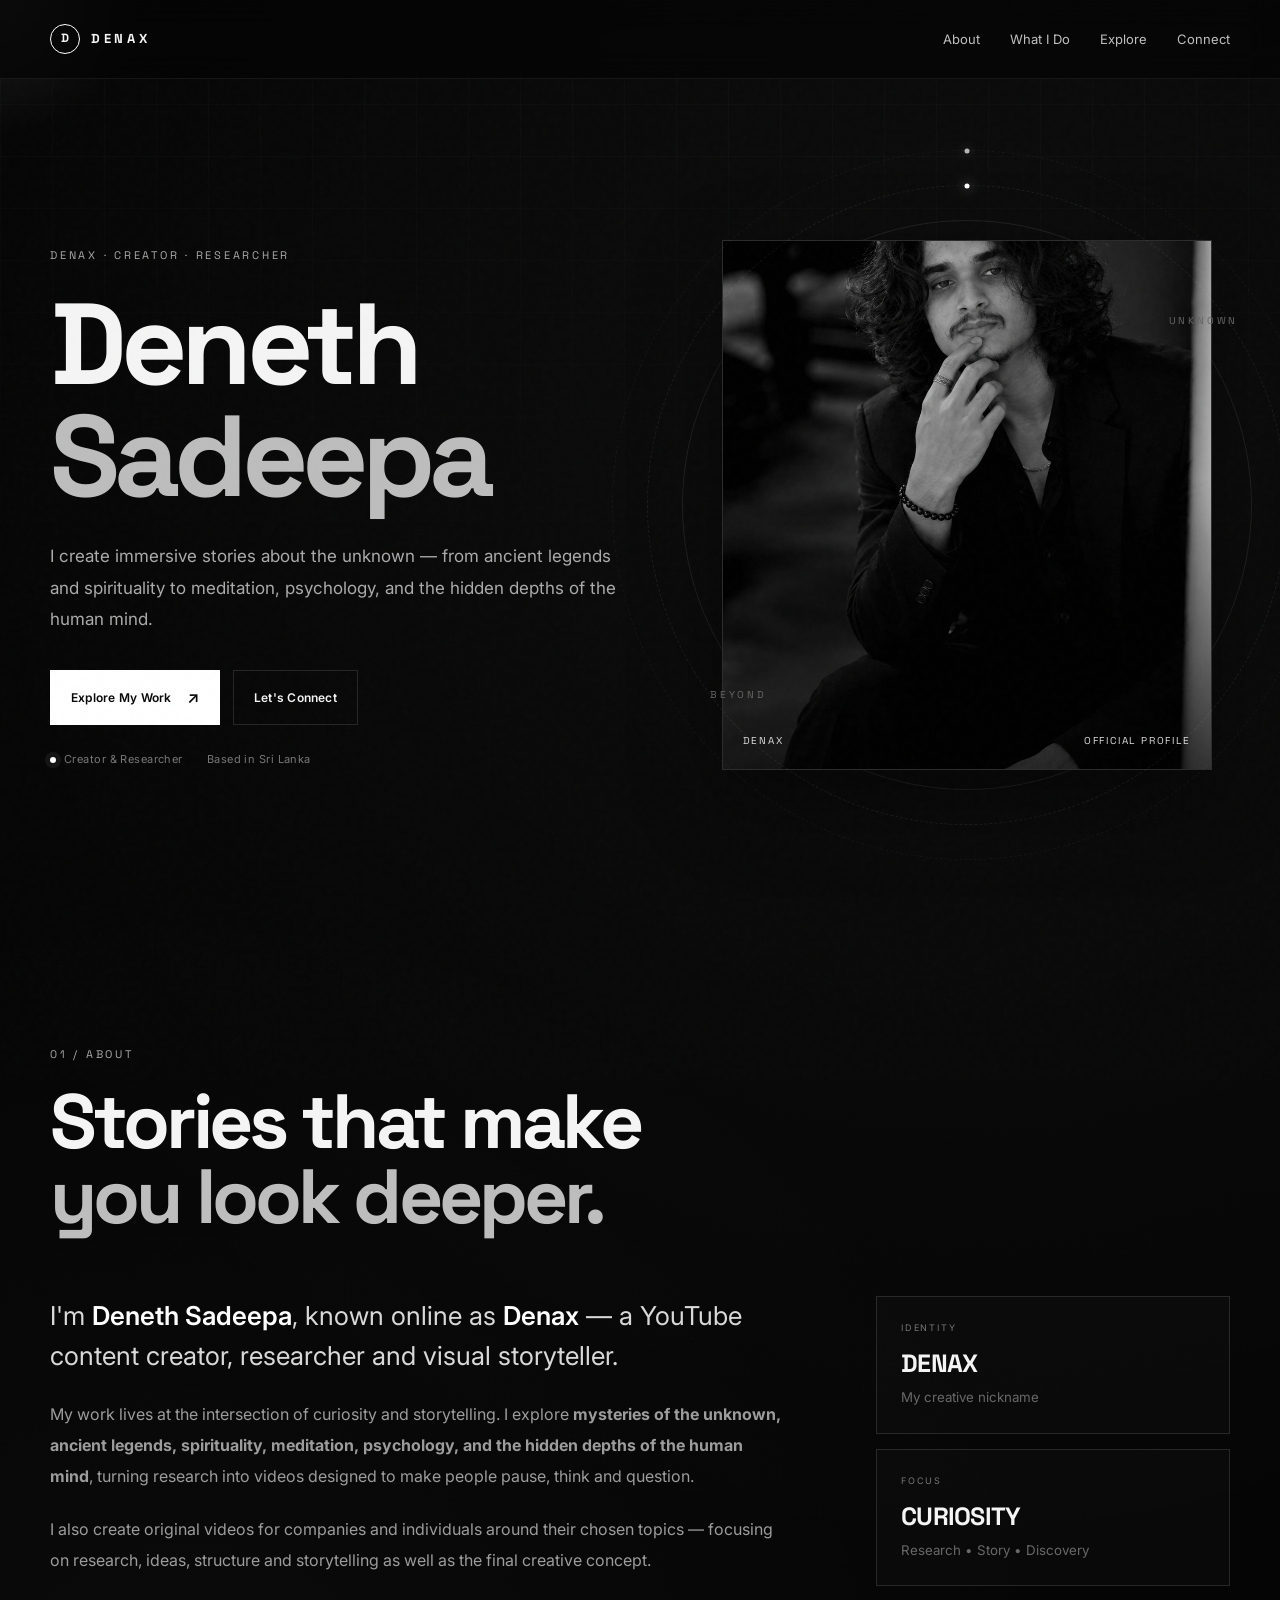
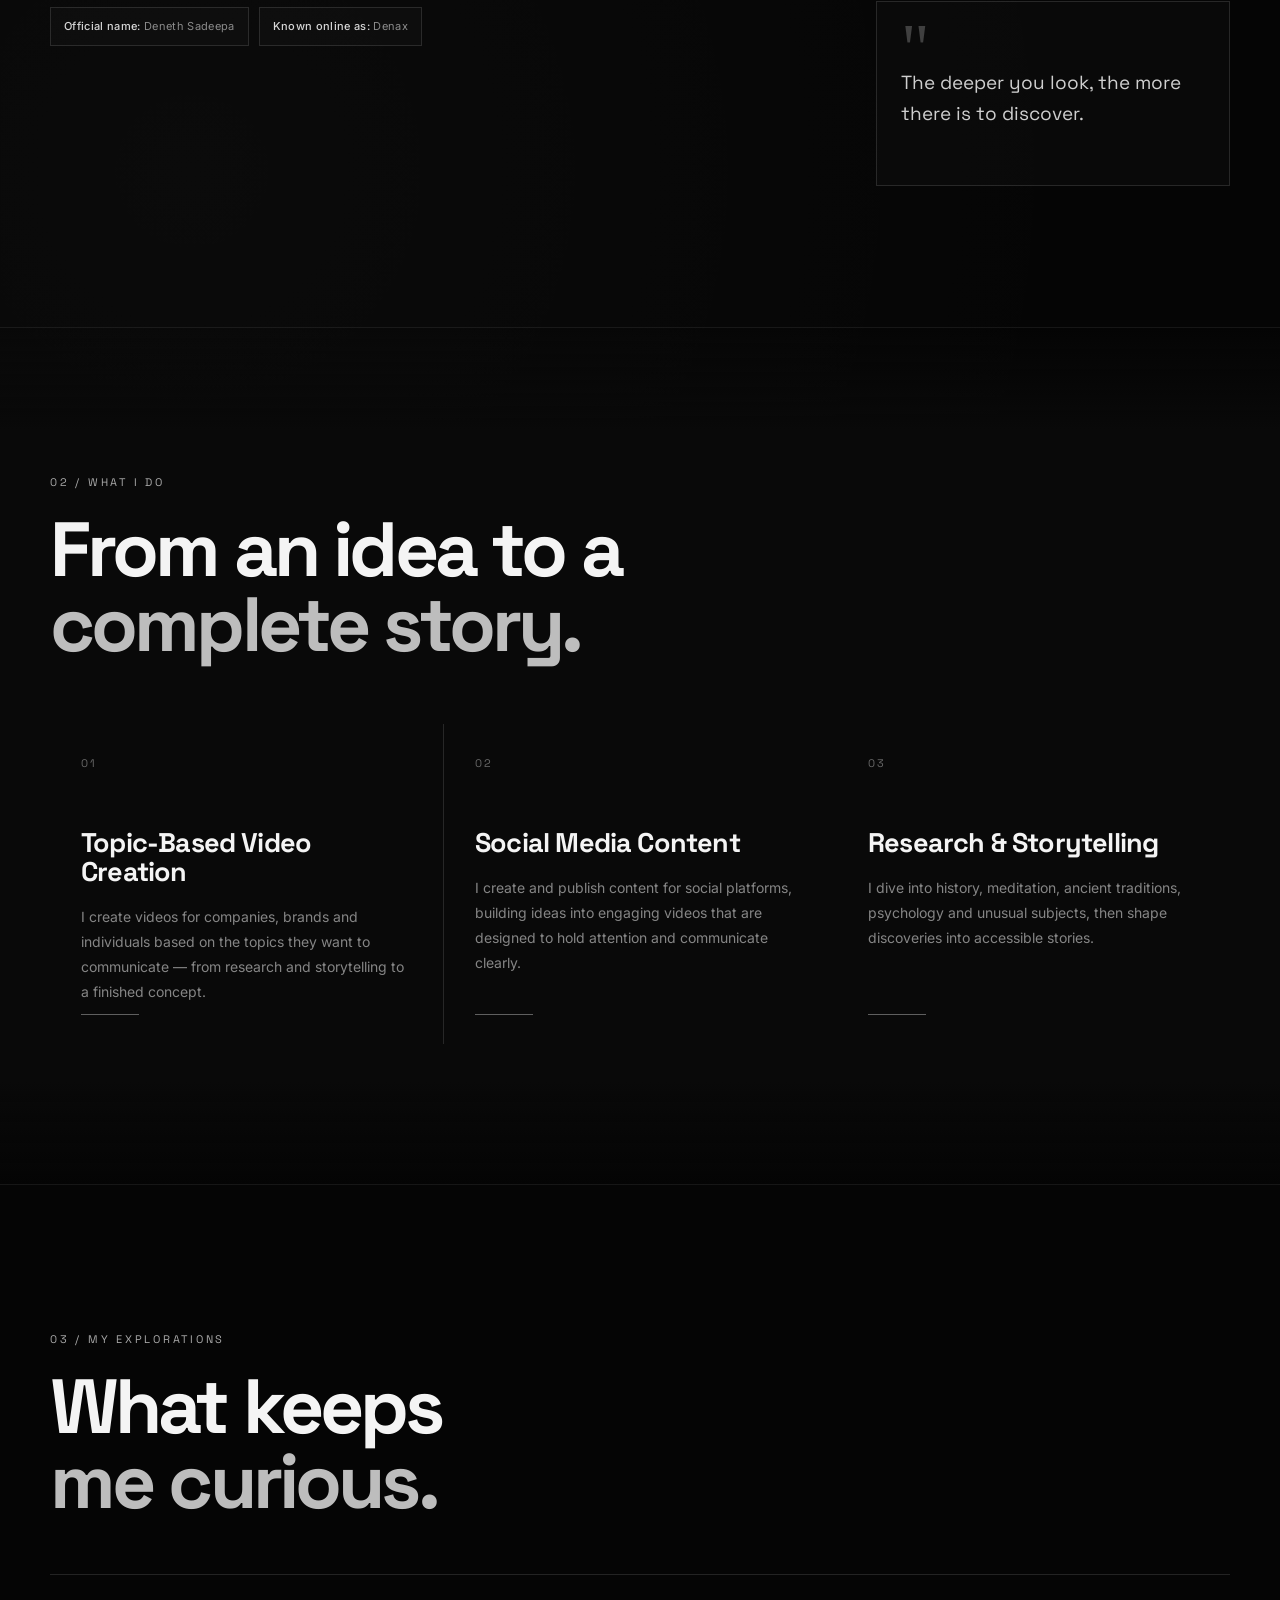
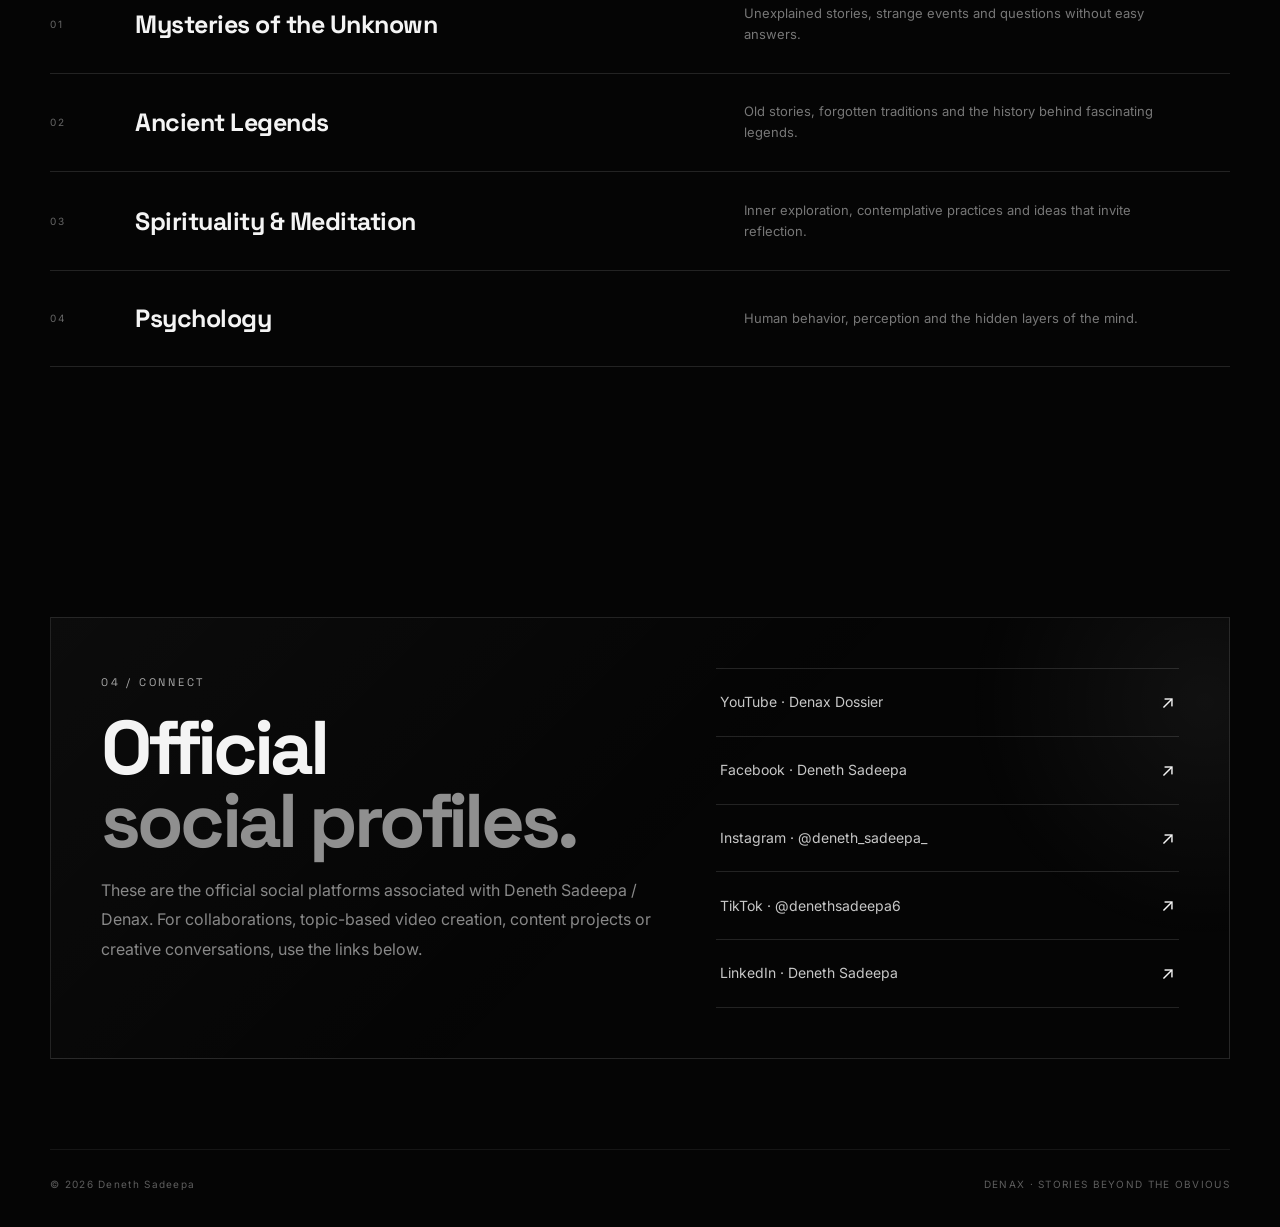
==== commit 219c3803: "Update index.html" ====
--- a/index.html
+++ b/index.html
@@ -4,35 +4,58 @@
   <meta charset="UTF-8" />
   <meta name="viewport" content="width=device-width, initial-scale=1.0" />
 
-  <!-- Search / identity metadata -->
+  <!-- =====================================================
+       PRIMARY SEO
+       ===================================================== -->
+  <title>Deneth Sadeepa | Denax — Creator & Researcher</title>
   <meta name="description" content="Deneth Sadeepa, known online as Denax — a YouTube content creator, researcher and visual storyteller exploring mysteries of the unknown, ancient legends, spirituality, meditation and psychology." />
   <meta name="author" content="Deneth Sadeepa" />
-  <meta name="robots" content="index, follow" />
+  <meta name="robots" content="index, follow, max-image-preview:large" />
   <meta name="theme-color" content="#050505" />
+  <meta name="color-scheme" content="dark" />
+  <meta name="format-detection" content="telephone=no" />
+
+  <!-- Keywords (low priority for modern SEO, but harmless) -->
+  <meta name="keywords" content="Deneth Sadeepa, Denax, Denax Dossier, YouTube creator, researcher, visual storyteller, mysteries, ancient legends, spirituality, meditation, psychology, Sri Lanka" />
 
   <!-- Canonical URL: keep this free of the #home fragment -->
   <link rel="canonical" href="https://denax999.github.io/deneth-sadeepaa-website/" />
 
-  <!-- Open Graph -->
+  <!-- =====================================================
+       OPEN GRAPH (Facebook, LinkedIn, WhatsApp, etc.)
+       ===================================================== -->
   <meta property="og:type" content="profile" />
+  <meta property="og:site_name" content="Deneth Sadeepa | Denax" />
+  <meta property="og:locale" content="en_US" />
   <meta property="og:title" content="Deneth Sadeepa | Denax" />
   <meta property="og:description" content="Official website of Deneth Sadeepa (Denax) — YouTube content creator, researcher and visual storyteller." />
   <meta property="og:url" content="https://denax999.github.io/deneth-sadeepaa-website/" />
   <meta property="og:image" content="https://denax999.github.io/deneth-sadeepaa-website/assets/profile.jpg" />
   <meta property="og:image:alt" content="Portrait of Deneth Sadeepa" />
+  <meta property="og:image:width" content="941" />
+  <meta property="og:image:height" content="1672" />
   <meta property="profile:first_name" content="Deneth" />
   <meta property="profile:last_name" content="Sadeepa" />
-
-  <!-- X / Twitter card -->
+  <meta property="profile:username" content="denax" />
+
+  <!-- =====================================================
+       X / TWITTER CARD
+       ===================================================== -->
   <meta name="twitter:card" content="summary_large_image" />
   <meta name="twitter:title" content="Deneth Sadeepa | Denax" />
   <meta name="twitter:description" content="Official website of Deneth Sadeepa (Denax) — YouTube content creator, researcher and visual storyteller." />
   <meta name="twitter:image" content="https://denax999.github.io/deneth-sadeepaa-website/assets/profile.jpg" />
   <meta name="twitter:image:alt" content="Portrait of Deneth Sadeepa" />
 
-  <title>Deneth Sadeepa | Denax — Creator & Researcher</title>
-
-  <!-- Google / schema.org structured data for the profile entity -->
+  <!-- =====================================================
+       FAVICON (inline SVG — no extra file needed)
+       ===================================================== -->
+  <link rel="icon" href="data:image/svg+xml,%3Csvg xmlns='http://www.w3.org/2000/svg' viewBox='0 0 100 100'%3E%3Crect width='100' height='100' fill='%23050505'/%3E%3Ccircle cx='50' cy='50' r='30' fill='none' stroke='%23ffffff' stroke-width='2'/%3E%3Ctext x='50' y='62' font-family='Arial' font-size='34' font-weight='700' fill='%23ffffff' text-anchor='middle'%3ED%3C/text%3E%3C/svg%3E" />
+  <link rel="apple-touch-icon" href="data:image/svg+xml,%3Csvg xmlns='http://www.w3.org/2000/svg' viewBox='0 0 100 100'%3E%3Crect width='100' height='100' fill='%23050505'/%3E%3Ctext x='50' y='68' font-family='Arial' font-size='52' font-weight='700' fill='%23ffffff' text-anchor='middle'%3ED%3C/text%3E%3C/svg%3E" />
+
+  <!-- =====================================================
+       STRUCTURED DATA — schema.org (Profile)
+       ===================================================== -->
   <script type="application/ld+json">
   {
     "@context": "https://schema.org",
@@ -82,6 +105,10 @@
           "Storytelling",
           "Video Creation"
         ],
+        "nationality": {
+          "@type": "Country",
+          "name": "Sri Lanka"
+        },
         "sameAs": [
           "https://www.youtube.com/@denaxdossier",
           "https://www.instagram.com/deneth_sadeepa_/",
@@ -93,23 +120,37 @@
   }
   </script>
 
+  <!-- =====================================================
+       FONTS
+       ===================================================== -->
   <link rel="preconnect" href="https://fonts.googleapis.com">
   <link rel="preconnect" href="https://fonts.gstatic.com" crossorigin>
   <link href="https://fonts.googleapis.com/css2?family=Inter:wght@300;400;500;600;700;800&family=Space+Grotesk:wght@500;600;700&display=swap" rel="stylesheet">
+
+  <!-- =====================================================
+       STYLES
+       ===================================================== -->
   <link rel="stylesheet" href="style.css" />
 </head>
 <body>
-  <div class="noise"></div>
-  <div class="cursor-glow"></div>
-
-  <header class="nav-wrap">
+  <!-- Scroll progress bar -->
+  <div class="scroll-progress" id="scrollProgress" aria-hidden="true"></div>
+
+  <!-- Ambient backgrounds -->
+  <div class="noise" aria-hidden="true"></div>
+  <div class="cursor-glow" aria-hidden="true"></div>
+
+  <!-- =====================================================
+       NAVIGATION
+       ===================================================== -->
+  <header class="nav-wrap" id="navWrap">
     <nav class="nav container" aria-label="Primary navigation">
-      <a class="brand" href="#home" aria-label="Deneth Sadeepa home">
-        <span class="brand-mark">D</span>
+      <a class="brand" href="#home" aria-label="Deneth Sadeepa — home">
+        <span class="brand-mark" aria-hidden="true">D</span>
         <span>DENAX</span>
       </a>
-      <button class="menu-btn" id="menuBtn" aria-label="Toggle menu" aria-expanded="false" aria-controls="navLinks">
-        <span></span><span></span><span></span>
+      <button class="menu-btn" id="menuBtn" type="button" aria-label="Toggle navigation menu" aria-expanded="false" aria-controls="navLinks">
+        <span aria-hidden="true"></span><span aria-hidden="true"></span><span aria-hidden="true"></span>
       </button>
       <div class="nav-links" id="navLinks">
         <a href="#about">About</a>
@@ -121,6 +162,9 @@
   </header>
 
   <main>
+    <!-- =====================================================
+         HERO
+         ===================================================== -->
     <section id="home" class="hero container">
       <div class="hero-copy reveal">
         <p class="eyebrow">DENAX · CREATOR · RESEARCHER</p>
@@ -130,32 +174,42 @@
           to meditation, psychology, and the hidden depths of the human mind.
         </p>
         <div class="hero-actions">
-          <a href="#work" class="btn btn-solid">Explore My Work <span>↗</span></a>
+          <a href="#work" class="btn btn-solid">Explore My Work <span aria-hidden="true">↗</span></a>
           <a href="#connect" class="btn btn-ghost">Let's Connect</a>
         </div>
         <div class="hero-meta">
-          <span><i></i> Creator & Researcher</span>
+          <span><i aria-hidden="true"></i> Creator &amp; Researcher</span>
           <span>Based in Sri Lanka</span>
         </div>
       </div>
 
       <div class="hero-visual reveal delay-1">
-        <div class="portrait-ring"></div>
+        <div class="portrait-ring" aria-hidden="true"></div>
         <div class="portrait-card">
-          <img src="assets/profile.jpg" alt="Deneth Sadeepa, also known online as Denax" width="941" height="1672" fetchpriority="high" decoding="async" />
-          <div class="portrait-overlay"></div>
+          <img
+            src="assets/profile.jpg"
+            alt="Deneth Sadeepa, also known online as Denax"
+            width="941"
+            height="1672"
+            fetchpriority="high"
+            decoding="async"
+          />
+          <div class="portrait-overlay" aria-hidden="true"></div>
           <div class="portrait-label">
             <span>DENAX</span>
             <span>OFFICIAL PROFILE</span>
           </div>
         </div>
-        <div class="orbit orbit-1"></div>
-        <div class="orbit orbit-2"></div>
-        <span class="floating-word word-1">UNKNOWN</span>
-        <span class="floating-word word-2">BEYOND</span>
-      </div>
-    </section>
-
+        <div class="orbit orbit-1" aria-hidden="true"></div>
+        <div class="orbit orbit-2" aria-hidden="true"></div>
+        <span class="floating-word word-1" aria-hidden="true">UNKNOWN</span>
+        <span class="floating-word word-2" aria-hidden="true">BEYOND</span>
+      </div>
+    </section>
+
+    <!-- =====================================================
+         ABOUT
+         ===================================================== -->
     <section id="about" class="section container">
       <div class="section-head reveal">
         <p class="eyebrow">01 / ABOUT</p>
@@ -197,13 +251,16 @@
             <small>Research • Story • Discovery</small>
           </div>
           <div class="quote-card">
-            <span class="quote-mark">“</span>
+            <span class="quote-mark" aria-hidden="true">"</span>
             <p>The deeper you look, the more there is to discover.</p>
           </div>
         </aside>
       </div>
     </section>
 
+    <!-- =====================================================
+         WHAT I DO
+         ===================================================== -->
     <section id="work" class="section section-dark">
       <div class="container">
         <div class="section-head reveal">
@@ -219,7 +276,7 @@
               I create videos for companies, brands and individuals based on the topics
               they want to communicate — from research and storytelling to a finished concept.
             </p>
-            <span class="work-line"></span>
+            <span class="work-line" aria-hidden="true"></span>
           </article>
 
           <article class="work-card reveal delay-1">
@@ -229,22 +286,25 @@
               I create and publish content for social platforms, building ideas into
               engaging videos that are designed to hold attention and communicate clearly.
             </p>
-            <span class="work-line"></span>
+            <span class="work-line" aria-hidden="true"></span>
           </article>
 
           <article class="work-card reveal delay-2">
             <div class="work-number">03</div>
-            <h3>Research & Storytelling</h3>
+            <h3>Research &amp; Storytelling</h3>
             <p>
               I dive into history, meditation, ancient traditions, psychology and unusual
               subjects, then shape discoveries into accessible stories.
             </p>
-            <span class="work-line"></span>
+            <span class="work-line" aria-hidden="true"></span>
           </article>
         </div>
       </div>
     </section>
 
+    <!-- =====================================================
+         EXPLORE
+         ===================================================== -->
     <section id="explore" class="section container">
       <div class="section-head reveal">
         <p class="eyebrow">03 / MY EXPLORATIONS</p>
@@ -253,20 +313,31 @@
 
       <div class="explore-list">
         <div class="explore-item reveal">
-          <span>01</span><h3>Mysteries of the Unknown</h3><p>Unexplained stories, strange events and questions without easy answers.</p>
+          <span>01</span>
+          <h3>Mysteries of the Unknown</h3>
+          <p>Unexplained stories, strange events and questions without easy answers.</p>
         </div>
         <div class="explore-item reveal delay-1">
-          <span>02</span><h3>Ancient Legends</h3><p>Old stories, forgotten traditions and the history behind fascinating legends.</p>
+          <span>02</span>
+          <h3>Ancient Legends</h3>
+          <p>Old stories, forgotten traditions and the history behind fascinating legends.</p>
         </div>
         <div class="explore-item reveal delay-2">
-          <span>03</span><h3>Spirituality & Meditation</h3><p>Inner exploration, contemplative practices and ideas that invite reflection.</p>
-        </div>
-        <div class="explore-item reveal">
-          <span>04</span><h3>Psychology</h3><p>Human behavior, perception and the hidden layers of the mind.</p>
-        </div>
-      </div>
-    </section>
-
+          <span>03</span>
+          <h3>Spirituality &amp; Meditation</h3>
+          <p>Inner exploration, contemplative practices and ideas that invite reflection.</p>
+        </div>
+        <div class="explore-item reveal delay-3">
+          <span>04</span>
+          <h3>Psychology</h3>
+          <p>Human behavior, perception and the hidden layers of the mind.</p>
+        </div>
+      </div>
+    </section>
+
+    <!-- =====================================================
+         CONNECT
+         ===================================================== -->
     <section id="connect" class="section connect-section">
       <div class="container connect-box reveal">
         <div>
@@ -280,30 +351,36 @@
         </div>
         <div class="socials" aria-label="Official social profiles">
           <a class="social" href="https://youtube.com/@denaxdossier" target="_blank" rel="me noopener noreferrer" aria-label="YouTube — Denax Dossier">
-            <span>YouTube · Denax Dossier</span><b>↗</b>
-          </a>
-          <a class="social" href="https://www.facebook.com/share/19bBasgyYV/?mibextid=wwXIfr" target="_blank" rel="me noopener noreferrer" aria-label="Facebook — Deneth Sadeepa">
-            <span>Facebook · Deneth Sadeepa</span><b>↗</b>
+            <span>YouTube · Denax Dossier</span><b aria-hidden="true">↗</b>
+          </a>
+          <a class="social" href="https://www.facebook.com/share/1CtqYSfuoV/?mibextid=wwXIfr" target="_blank" rel="me noopener noreferrer" aria-label="Facebook — Deneth Sadeepa">
+            <span>Facebook · Deneth Sadeepa</span><b aria-hidden="true">↗</b>
           </a>
           <a class="social" href="https://www.instagram.com/deneth_sadeepa_/" target="_blank" rel="me noopener noreferrer" aria-label="Instagram — Deneth Sadeepa">
-            <span>Instagram · @deneth_sadeepa_</span><b>↗</b>
+            <span>Instagram · @deneth_sadeepa_</span><b aria-hidden="true">↗</b>
           </a>
           <a class="social" href="https://www.tiktok.com/@denethsadeepa6" target="_blank" rel="me noopener noreferrer" aria-label="TikTok — Deneth Sadeepa">
-            <span>TikTok · @denethsadeepa6</span><b>↗</b>
+            <span>TikTok · @denethsadeepa6</span><b aria-hidden="true">↗</b>
           </a>
           <a class="social" href="https://www.linkedin.com/in/deneth-sadeepa-766542432" target="_blank" rel="me noopener noreferrer" aria-label="LinkedIn — Deneth Sadeepa">
-            <span>LinkedIn · Deneth Sadeepa</span><b>↗</b>
+            <span>LinkedIn · Deneth Sadeepa</span><b aria-hidden="true">↗</b>
           </a>
         </div>
       </div>
     </section>
   </main>
 
+  <!-- =====================================================
+       FOOTER
+       ===================================================== -->
   <footer class="footer container">
     <div>© <span id="year"></span> Deneth Sadeepa</div>
     <div>DENAX · STORIES BEYOND THE OBVIOUS</div>
   </footer>
 
+  <!-- =====================================================
+       SCRIPTS
+       ===================================================== -->
   <script src="script.js"></script>
 </body>
 </html>
--- a/style.css
+++ b/style.css
@@ -1,3 +1,6 @@
+/* =====================================================
+   DESIGN TOKENS
+   ===================================================== */
 :root{
   --bg:#050505;
   --panel:#0b0b0b;
@@ -8,179 +11,751 @@
   --muted:#9d9d9d;
   --white:#fff;
   --shadow:0 30px 80px rgba(0,0,0,.45);
-}
-*{box-sizing:border-box;margin:0;padding:0}
-html{scroll-behavior:smooth}
+
+  --nav-h:78px;
+  --ease:cubic-bezier(.16,1,.3,1);
+  --ease-soft:cubic-bezier(.2,.7,.2,1);
+}
+
+/* =====================================================
+   RESET
+   ===================================================== */
+*,*::before,*::after{box-sizing:border-box;margin:0;padding:0}
+
+html{
+  scroll-behavior:smooth;
+  scroll-padding-top:calc(var(--nav-h) + 20px);
+  -webkit-text-size-adjust:100%;
+}
+
 body{
   background:
     radial-gradient(circle at 75% 10%, rgba(255,255,255,.035), transparent 28%),
     radial-gradient(circle at 15% 40%, rgba(255,255,255,.025), transparent 32%),
     var(--bg);
   color:var(--text);
-  font-family:Inter,system-ui,-apple-system,Segoe UI,Arial,sans-serif;
+  font-family:Inter,system-ui,-apple-system,"Segoe UI",Arial,sans-serif;
   line-height:1.6;
+  font-size:16px;
   overflow-x:hidden;
-}
+  min-height:100vh;
+  -webkit-font-smoothing:antialiased;
+  -moz-osx-font-smoothing:grayscale;
+}
+
 body:before{
   content:"";
   position:fixed; inset:0; pointer-events:none; z-index:-2;
-  background-image:linear-gradient(rgba(255,255,255,.022) 1px,transparent 1px),linear-gradient(90deg,rgba(255,255,255,.022) 1px,transparent 1px);
+  background-image:
+    linear-gradient(rgba(255,255,255,.022) 1px,transparent 1px),
+    linear-gradient(90deg,rgba(255,255,255,.022) 1px,transparent 1px);
   background-size:52px 52px;
+  -webkit-mask-image:linear-gradient(to bottom,black,transparent 78%);
   mask-image:linear-gradient(to bottom,black,transparent 78%);
 }
+
+img,svg{display:block;max-width:100%;height:auto}
 a{color:inherit;text-decoration:none}
-button{font:inherit}
-.container{width:min(1180px,calc(100% - 44px));margin:0 auto}
-.nav-wrap{position:fixed;top:0;left:0;right:0;z-index:100;backdrop-filter:blur(16px);background:rgba(5,5,5,.72);border-bottom:1px solid var(--line-soft)}
-.nav{height:78px;display:flex;align-items:center;justify-content:space-between}
-.brand{display:flex;align-items:center;gap:11px;font-family:"Space Grotesk",sans-serif;font-size:13px;letter-spacing:.28em;font-weight:700}
-.brand-mark{display:grid;place-items:center;width:30px;height:30px;border:1px solid #fff;border-radius:50%;font-size:12px;letter-spacing:0}
-.nav-links{display:flex;gap:30px;color:#bfbfbf;font-size:13px}
-.nav-links a{position:relative;transition:.25s}
-.nav-links a:after{content:"";position:absolute;left:0;bottom:-7px;width:0;height:1px;background:#fff;transition:.25s}
+button{font:inherit;color:inherit;background:none;border:0;cursor:pointer}
+
+::selection{background:#fff;color:#050505}
+
+:focus-visible{
+  outline:1.5px solid #fff;
+  outline-offset:4px;
+}
+
+.container{
+  width:min(1180px,calc(100% - 44px));
+  margin:0 auto;
+}
+
+/* =====================================================
+   SCROLL PROGRESS BAR
+   ===================================================== */
+.scroll-progress{
+  position:fixed;top:0;left:0;
+  width:100%;height:1px;
+  background:#fff;
+  transform:scaleX(0);
+  transform-origin:left;
+  z-index:200;
+  opacity:.9;
+  will-change:transform;
+}
+
+/* =====================================================
+   NOISE + CURSOR
+   ===================================================== */
+.noise{
+  position:fixed;inset:-20%;opacity:.035;pointer-events:none;z-index:90;
+  background-image:url("data:image/svg+xml,%3Csvg viewBox='0 0 220 220' xmlns='http://www.w3.org/2000/svg'%3E%3Cfilter id='n'%3E%3CfeTurbulence type='fractalNoise' baseFrequency='.9' numOctaves='3' stitchTiles='stitch'/%3E%3C/filter%3E%3Crect width='100%25' height='100%25' filter='url(%23n)' opacity='.5'/%3E%3C/svg%3E");
+  animation:noiseShift .25s steps(2) infinite;
+}
+
+.cursor-glow{
+  position:fixed;width:280px;height:280px;border-radius:50%;
+  pointer-events:none;z-index:-1;
+  transform:translate(-50%,-50%);
+  background:radial-gradient(circle,rgba(255,255,255,.09),rgba(255,255,255,0) 68%);
+  mix-blend-mode:screen;
+  display:none;
+  will-change:transform;
+  transition:opacity .3s ease;
+}
+@media (pointer:fine){.cursor-glow{display:block}}
+
+/* =====================================================
+   NAVIGATION
+   ===================================================== */
+.nav-wrap{
+  position:fixed;top:0;left:0;right:0;z-index:100;
+  backdrop-filter:blur(16px);
+  -webkit-backdrop-filter:blur(16px);
+  background:rgba(5,5,5,.72);
+  border-bottom:1px solid var(--line-soft);
+  transition:background .35s var(--ease),border-color .35s var(--ease);
+}
+.nav-wrap.scrolled{
+  background:rgba(5,5,5,.9);
+  border-bottom-color:var(--line);
+}
+
+.nav{
+  height:var(--nav-h);
+  display:flex;align-items:center;justify-content:space-between;
+}
+
+.brand{
+  display:flex;align-items:center;gap:11px;
+  font-family:"Space Grotesk",sans-serif;
+  font-size:13px;letter-spacing:.28em;font-weight:700;
+}
+.brand-mark{
+  display:grid;place-items:center;
+  width:30px;height:30px;
+  border:1px solid #fff;border-radius:50%;
+  font-size:12px;letter-spacing:0;
+  transition:transform .5s var(--ease),background .3s ease,color .3s ease;
+}
+.brand:hover .brand-mark{
+  transform:rotate(-8deg) scale(1.05);
+  background:#fff;color:#050505;
+}
+
+.nav-links{
+  display:flex;gap:30px;
+  color:#bfbfbf;font-size:13px;
+}
+.nav-links a{
+  position:relative;transition:color .25s var(--ease);
+  padding:6px 0;
+}
+.nav-links a:after{
+  content:"";position:absolute;left:0;bottom:0;
+  width:0;height:1px;background:#fff;
+  transition:width .3s var(--ease);
+}
 .nav-links a:hover{color:#fff}
 .nav-links a:hover:after{width:100%}
-.menu-btn{display:none;background:none;border:0;width:38px;height:38px;cursor:pointer}
-.menu-btn span{display:block;width:21px;height:1px;background:#fff;margin:5px auto}
-
-.hero{min-height:100vh;display:grid;grid-template-columns:1.05fr .95fr;gap:70px;align-items:center;padding-top:110px}
-.eyebrow{font-family:"Space Grotesk",sans-serif;font-size:11px;letter-spacing:.25em;color:#aaa}
-.hero h1,.section-head h2{font-family:"Space Grotesk",sans-serif;letter-spacing:-.05em;line-height:.98}
-.hero h1{font-size:clamp(62px,9vw,118px);margin:22px 0 27px}
+.nav-links a.active{color:#fff}
+.nav-links a.active:after{width:100%}
+
+.menu-btn{
+  display:none;
+  width:40px;height:40px;
+  position:relative;
+  border-radius:50%;
+  transition:background .25s ease;
+}
+.menu-btn:hover{background:rgba(255,255,255,.05)}
+.menu-btn span{
+  display:block;width:21px;height:1px;background:#fff;
+  margin:5px auto;
+  transition:transform .35s var(--ease),opacity .25s ease;
+}
+.menu-btn[aria-expanded="true"] span:nth-child(1){transform:translateY(6px) rotate(45deg)}
+.menu-btn[aria-expanded="true"] span:nth-child(2){opacity:0}
+.menu-btn[aria-expanded="true"] span:nth-child(3){transform:translateY(-6px) rotate(-45deg)}
+
+/* =====================================================
+   HERO
+   ===================================================== */
+.hero{
+  min-height:100vh;
+  min-height:100svh;
+  display:grid;
+  grid-template-columns:1.05fr .95fr;
+  gap:70px;
+  align-items:center;
+  padding-top:110px;
+  position:relative;
+}
+
+.eyebrow{
+  font-family:"Space Grotesk",sans-serif;
+  font-size:11px;letter-spacing:.25em;color:#aaa;
+  display:inline-block;
+}
+
+.hero h1,.section-head h2,.connect-box h2{
+  font-family:"Space Grotesk",sans-serif;
+  letter-spacing:-.05em;line-height:.98;
+}
+.hero h1{
+  font-size:clamp(62px,9vw,118px);
+  margin:22px 0 27px;
+  font-weight:700;
+}
 .hero h1 span,.section-head h2 span{color:#bdbdbd}
-.hero-text{max-width:620px;color:#ababab;font-size:17px;line-height:1.85}
-.hero-actions{display:flex;gap:13px;margin-top:34px;flex-wrap:wrap}
-.btn{display:inline-flex;align-items:center;gap:15px;padding:13px 18px;border:1px solid var(--line);font-size:12px;font-weight:600;transition:.3s}
-.btn span{font-size:16px}
-.btn-solid{background:#fff;color:#080808}
-.btn-solid:hover{transform:translateY(-2px);box-shadow:0 12px 30px rgba(255,255,255,.09)}
-.btn-ghost:hover{background:#fff;color:#080808}
-.hero-meta{display:flex;gap:24px;margin-top:24px;color:#777;font-size:11px;letter-spacing:.04em}
+
+.hero-text{
+  max-width:620px;color:#ababab;
+  font-size:17px;line-height:1.85;
+}
+.hero-actions{
+  display:flex;gap:13px;margin-top:34px;flex-wrap:wrap;
+}
+.btn{
+  display:inline-flex;align-items:center;gap:15px;
+  padding:14px 20px;
+  border:1px solid var(--line);
+  font-size:12px;font-weight:600;
+  letter-spacing:.02em;
+  position:relative;overflow:hidden;
+  transition:transform .35s var(--ease),background .35s var(--ease),color .35s var(--ease),border-color .35s var(--ease),box-shadow .35s var(--ease);
+  min-height:48px;
+}
+.btn span{font-size:16px;transition:transform .35s var(--ease)}
+.btn-solid{background:#fff;color:#080808;border-color:#fff}
+.btn-solid:hover{
+  transform:translateY(-3px);
+  box-shadow:0 15px 40px rgba(255,255,255,.12);
+}
+.btn-solid:hover span{transform:translate(3px,-3px)}
+.btn-ghost:hover{background:#fff;color:#080808;border-color:#fff}
+
+.hero-meta{
+  display:flex;gap:24px;margin-top:26px;
+  color:#777;font-size:11px;letter-spacing:.04em;
+}
 .hero-meta span{display:flex;align-items:center;gap:8px}
-.hero-meta i{width:6px;height:6px;background:#fff;border-radius:50%;box-shadow:0 0 0 5px rgba(255,255,255,.06)}
-
-.hero-visual{position:relative;min-height:620px;display:grid;place-items:center}
-.portrait-card{width:min(490px,78vw);aspect-ratio:1/1.08;position:relative;border:1px solid rgba(255,255,255,.14);overflow:hidden;box-shadow:var(--shadow);background:#090909}
-.portrait-card img{width:100%;height:100%;object-fit:cover;object-position:center;filter:grayscale(1) contrast(1.06) brightness(.84);transform:scale(1.02);transition:transform 1.1s cubic-bezier(.2,.7,.2,1)}
-.portrait-card:hover img{transform:scale(1.06)}
-.portrait-overlay{position:absolute;inset:0;background:linear-gradient(to bottom,transparent 45%,rgba(0,0,0,.72) 100%)}
-.portrait-label{position:absolute;bottom:20px;left:20px;right:20px;display:flex;justify-content:space-between;font-family:"Space Grotesk",sans-serif;font-size:10px;letter-spacing:.18em;color:#ddd}
-.portrait-ring{position:absolute;width:570px;height:570px;border:1px solid rgba(255,255,255,.09);border-radius:50%;animation:spin 18s linear infinite}
-.orbit{position:absolute;border:1px dashed rgba(255,255,255,.07);border-radius:50%}
-.orbit-1{width:640px;height:640px;animation:spin-reverse 26s linear infinite}
+.hero-meta i{
+  width:6px;height:6px;background:#fff;border-radius:50%;
+  box-shadow:0 0 0 5px rgba(255,255,255,.06);
+  animation:pulseDot 2.4s ease-in-out infinite;
+}
+@keyframes pulseDot{
+  0%,100%{opacity:1;transform:scale(1)}
+  50%{opacity:.55;transform:scale(.85)}
+}
+
+/* Hero visual */
+.hero-visual{
+  position:relative;
+  min-height:620px;
+  display:grid;place-items:center;
+}
+
+.portrait-card{
+  width:min(490px,78vw);
+  aspect-ratio:1/1.08;
+  position:relative;
+  border:1px solid rgba(255,255,255,.14);
+  overflow:hidden;
+  box-shadow:var(--shadow);
+  background:#090909;
+  transition:transform .6s var(--ease),border-color .6s var(--ease);
+}
+.portrait-card:hover{
+  transform:translateY(-6px);
+  border-color:rgba(255,255,255,.28);
+}
+.portrait-card img{
+  width:100%;height:100%;object-fit:cover;object-position:center;
+  filter:grayscale(1) contrast(1.06) brightness(.84);
+  transform:scale(1.02);
+  transition:transform 1.1s var(--ease-soft),filter .8s ease;
+}
+.portrait-card:hover img{
+  transform:scale(1.06);
+  filter:grayscale(.85) contrast(1.08) brightness(.9);
+}
+.portrait-overlay{
+  position:absolute;inset:0;
+  background:linear-gradient(to bottom,transparent 45%,rgba(0,0,0,.72) 100%);
+  pointer-events:none;
+}
+.portrait-label{
+  position:absolute;bottom:20px;left:20px;right:20px;
+  display:flex;justify-content:space-between;
+  font-family:"Space Grotesk",sans-serif;
+  font-size:10px;letter-spacing:.18em;color:#ddd;
+}
+
+.portrait-ring{
+  position:absolute;
+  width:570px;height:570px;
+  border:1px solid rgba(255,255,255,.09);
+  border-radius:50%;
+  animation:spin 18s linear infinite;
+  pointer-events:none;
+}
+
+.orbit{
+  position:absolute;border:1px dashed rgba(255,255,255,.07);
+  border-radius:50%;pointer-events:none;
+}
+.orbit-1{width:640px;height:640px;animation:spinReverse 26s linear infinite}
 .orbit-2{width:710px;height:710px;opacity:.7;animation:spin 34s linear infinite}
-.floating-word{position:absolute;font-family:"Space Grotesk",sans-serif;letter-spacing:.28em;font-size:10px;color:#666}
+
+.orbit::before{
+  content:"";position:absolute;top:0;left:50%;
+  width:5px;height:5px;border-radius:50%;
+  background:#fff;
+  transform:translate(-50%,-50%);
+  box-shadow:0 0 12px rgba(255,255,255,.6);
+}
+
+.floating-word{
+  position:absolute;
+  font-family:"Space Grotesk",sans-serif;
+  letter-spacing:.28em;font-size:10px;color:#666;
+  animation:floatY 7s ease-in-out infinite;
+}
 .word-1{right:-8px;top:19%}
-.word-2{left:7px;bottom:18%}
-
-.section{padding:140px 0}
-.section-dark{background:linear-gradient(to bottom,transparent,#090909 12%,#090909 88%,transparent);border-top:1px solid var(--line-soft);border-bottom:1px solid var(--line-soft)}
-.section-head h2{font-size:clamp(46px,6vw,78px);margin-top:18px}
-.about-grid{display:grid;grid-template-columns:1.35fr .65fr;gap:90px;margin-top:62px}
+.word-2{left:7px;bottom:18%;animation-delay:-3.5s}
+
+@keyframes floatY{
+  0%,100%{transform:translateY(0)}
+  50%{transform:translateY(-10px)}
+}
+
+/* =====================================================
+   SECTIONS
+   ===================================================== */
+.section{padding:140px 0;position:relative}
+.section-dark{
+  background:linear-gradient(to bottom,transparent,#090909 12%,#090909 88%,transparent);
+  border-top:1px solid var(--line-soft);
+  border-bottom:1px solid var(--line-soft);
+}
+.section-head h2{
+  font-size:clamp(46px,6vw,78px);
+  margin-top:18px;font-weight:700;
+}
+
+/* =====================================================
+   ABOUT
+   ===================================================== */
+.about-grid{
+  display:grid;
+  grid-template-columns:1.35fr .65fr;
+  gap:90px;
+  margin-top:62px;
+}
 .about-main{max-width:760px}
-.about-main p{color:#9c9c9c;font-size:16px;line-height:1.95;margin-bottom:22px}
-.about-main .big-copy{font-size:26px;line-height:1.55;color:#d8d8d8}
-.about-main strong{color:#fff}
-.about-side{display:grid;gap:15px}
-.stat-card,.quote-card{padding:24px;border:1px solid var(--line);background:rgba(255,255,255,.018)}
-.stat-card span{display:block;font-size:9px;letter-spacing:.2em;color:#777;margin-bottom:8px}
-.stat-card strong{font-family:"Space Grotesk",sans-serif;font-size:25px;letter-spacing:-.03em}
+.about-main p{
+  color:#9c9c9c;font-size:16px;
+  line-height:1.95;margin-bottom:22px;
+}
+.about-main .big-copy{
+  font-size:26px;line-height:1.55;color:#d8d8d8;
+}
+.about-main strong{color:#fff;font-weight:600}
+
+.about-side{display:grid;gap:15px;align-content:start}
+
+.stat-card,.quote-card{
+  padding:24px;
+  border:1px solid var(--line);
+  background:rgba(255,255,255,.018);
+  transition:transform .5s var(--ease),border-color .5s var(--ease),background .5s var(--ease);
+}
+.stat-card:hover,.quote-card:hover{
+  transform:translateY(-4px);
+  border-color:rgba(255,255,255,.22);
+  background:rgba(255,255,255,.03);
+}
+.stat-card span{
+  display:block;font-size:9px;letter-spacing:.2em;
+  color:#777;margin-bottom:8px;
+}
+.stat-card strong{
+  font-family:"Space Grotesk",sans-serif;
+  font-size:25px;letter-spacing:-.03em;font-weight:700;
+}
 .stat-card small{display:block;color:#686868;margin-top:4px}
+
 .quote-card{position:relative;min-height:185px}
-.quote-mark{font-family:Georgia,serif;font-size:70px;line-height:.6;color:#404040;position:absolute;top:26px}
-.quote-card p{padding-top:42px;font-family:"Space Grotesk",sans-serif;font-size:19px;color:#cfcfcf}
-
-.work-grid{display:grid;grid-template-columns:repeat(3,1fr);gap:1px;background:var(--line);margin-top:62px}
-.work-card{position:relative;min-height:320px;padding:31px;background:#090909}
-.work-number{font-family:"Space Grotesk",sans-serif;font-size:11px;color:#686868;letter-spacing:.2em}
-.work-card h3{font-family:"Space Grotesk",sans-serif;font-size:27px;line-height:1.08;letter-spacing:-.03em;margin:55px 0 18px}
-.work-card p{color:#858585;line-height:1.8;font-size:14px;max-width:340px}
-.work-line{position:absolute;left:31px;bottom:29px;width:58px;height:1px;background:#fff;opacity:.35;transition:.4s}
-.work-card:hover .work-line{width:115px;opacity:1}
-
-.explore-list{margin-top:55px;border-top:1px solid var(--line)}
-.explore-item{display:grid;grid-template-columns:60px 1.2fr 1fr;gap:25px;align-items:center;padding:28px 0;border-bottom:1px solid var(--line);transition:.3s}
-.explore-item:hover{padding-left:10px;background:rgba(255,255,255,.012)}
-.explore-item span{font-size:10px;color:#666;letter-spacing:.15em}
-.explore-item h3{font-family:"Space Grotesk",sans-serif;font-size:25px;letter-spacing:-.02em}
-.explore-item p{color:#777;font-size:13px;max-width:430px}
-
-.connect-section{padding-top:110px;padding-bottom:90px}
-.connect-box{display:grid;grid-template-columns:1.1fr .9fr;gap:50px;padding:50px;border:1px solid var(--line);background:linear-gradient(135deg,rgba(255,255,255,.03),transparent 55%)}
-.connect-box h2{font-family:"Space Grotesk",sans-serif;font-size:clamp(44px,6vw,76px);line-height:.96;letter-spacing:-.05em;margin:18px 0}
-.connect-box h2 span{color:#8f8f8f}
-.connect-text{color:#888;max-width:610px;line-height:1.85}
-.socials{align-self:end;border-top:1px solid var(--line)}
-.social{display:flex;align-items:center;justify-content:space-between;padding:19px 0;border-bottom:1px solid var(--line);font-size:14px;transition:.25s}
-.social span{color:#c7c7c7}
-.social b{font-size:18px;font-weight:400;transition:.25s}
-.social:hover span{color:#fff}
-.social:hover b{transform:translate(4px,-4px)}
-
-.footer{display:flex;justify-content:space-between;gap:20px;padding:26px 0 35px;color:#5e5e5e;font-size:10px;letter-spacing:.13em}
-
-.reveal{opacity:0;transform:translateY(24px);transition:opacity .9s ease,transform .9s cubic-bezier(.16,1,.3,1)}
-.reveal.visible{opacity:1;transform:translateY(0)}
-.delay-1{transition-delay:.12s}
-.delay-2{transition-delay:.22s}
-.noise{position:fixed;inset:-20%;opacity:.035;pointer-events:none;z-index:90;background-image:url("data:image/svg+xml,%3Csvg viewBox='0 0 220 220' xmlns='http://www.w3.org/2000/svg'%3E%3Cfilter id='n'%3E%3CfeTurbulence type='fractalNoise' baseFrequency='.9' numOctaves='3' stitchTiles='stitch'/%3E%3C/filter%3E%3Crect width='100%25' height='100%25' filter='url(%23n)' opacity='.5'/%3E%3C/svg%3E");animation:noiseShift .25s steps(2) infinite}
-.cursor-glow{position:fixed;width:240px;height:240px;border-radius:50%;pointer-events:none;z-index:-1;transform:translate(-50%,-50%);background:radial-gradient(circle,rgba(255,255,255,.08),rgba(255,255,255,0) 68%);mix-blend-mode:screen;display:none}
-@media (pointer:fine){.cursor-glow{display:block}}
-@keyframes spin{to{transform:rotate(360deg)}}
-@keyframes spin-reverse{to{transform:rotate(-360deg)}}
-@keyframes noiseShift{0%{transform:translate(0,0)}25%{transform:translate(2%,-1%)}50%{transform:translate(-1%,2%)}75%{transform:translate(1%,1%)}100%{transform:translate(0,0)}}
-
-@media(max-width:900px){
-  .hero{grid-template-columns:1fr;gap:45px;padding-top:135px}
-  .hero-visual{min-height:560px}
-  .portrait-ring{width:520px;height:520px}
-  .orbit-1{width:580px;height:580px}.orbit-2{width:630px;height:630px}
-  .about-grid,.connect-box{grid-template-columns:1fr}
-  .work-grid{grid-template-columns:1fr}
-  .work-card{min-height:280px}
-}
-@media(max-width:700px){
-  .container{width:min(100% - 28px,1180px)}
-  .nav{height:68px}
-  .menu-btn{display:block}
-  .nav-links{position:absolute;top:68px;left:14px;right:14px;padding:16px;display:none;flex-direction:column;gap:0;background:#0a0a0a;border:1px solid var(--line)}
-  .nav-links.open{display:flex}
-  .nav-links a{padding:13px 4px;border-bottom:1px solid var(--line-soft)}
-  .nav-links a:last-child{border-bottom:0}
-  .hero{padding-top:110px}
-  .hero h1{font-size:clamp(58px,17vw,86px)}
-  .hero-text{font-size:15px}
-  .hero-meta{flex-direction:column;gap:9px}
-  .hero-visual{min-height:430px}
-  .portrait-card{width:min(390px,86vw)}
-  .portrait-ring{width:400px;height:400px}
-  .orbit-1{width:445px;height:445px}.orbit-2{width:490px;height:490px}
-  .word-1{right:0}.word-2{left:0}
-  .section{padding:95px 0}
-  .section-head h2{font-size:clamp(42px,12vw,62px)}
-  .about-grid{margin-top:40px;gap:42px}
-  .about-main .big-copy{font-size:22px}
-  .explore-item{grid-template-columns:36px 1fr;gap:12px}
-  .explore-item p{grid-column:2}
-  .connect-box{padding:30px 24px}
-  .footer{flex-direction:column;gap:9px}
+.quote-mark{
+  font-family:Georgia,serif;
+  font-size:70px;line-height:.6;color:#404040;
+  position:absolute;top:26px;left:24px;
+}
+.quote-card p{
+  padding-top:42px;
+  font-family:"Space Grotesk",sans-serif;
+  font-size:19px;color:#cfcfcf;
 }
 
 .identity-line{
-  display:flex;
-  flex-wrap:wrap;
-  gap:10px;
-  margin-top:30px;
+  display:flex;flex-wrap:wrap;gap:10px;margin-top:30px;
 }
 .identity-line span{
   border:1px solid var(--line);
   background:rgba(255,255,255,.02);
   padding:10px 13px;
-  color:#8b8b8b;
-  font-size:11px;
-  letter-spacing:.03em;
-}
+  color:#8b8b8b;font-size:11px;letter-spacing:.03em;
+  transition:border-color .3s ease,color .3s ease;
+}
+.identity-line span:hover{border-color:rgba(255,255,255,.24);color:#cfcfcf}
 .identity-line b{color:#d7d7d7;font-weight:500}
-@media(max-width:700px){
-  .identity-line{flex-direction:column;align-items:flex-start}
-}
+
+/* =====================================================
+   WORK
+   ===================================================== */
+.work-grid{
+  display:grid;
+  grid-template-columns:repeat(3,1fr);
+  gap:1px;
+  background:var(--line);
+  margin-top:62px;
+}
+.work-card{
+  position:relative;
+  min-height:320px;
+  padding:31px;
+  background:#090909;
+  overflow:hidden;
+  transition:background .5s var(--ease);
+  container-type:inline-size;
+}
+.work-card:before{
+  content:"";
+  position:absolute;inset:0;
+  background:radial-gradient(circle at 80% 0%,rgba(255,255,255,.05),transparent 55%);
+  opacity:0;transition:opacity .6s var(--ease);
+  pointer-events:none;
+}
+.work-card:hover{background:#0c0c0c}
+.work-card:hover:before{opacity:1}
+
+.work-number{
+  font-family:"Space Grotesk",sans-serif;
+  font-size:11px;color:#686868;letter-spacing:.2em;
+}
+.work-card h3{
+  font-family:"Space Grotesk",sans-serif;
+  font-size:27px;line-height:1.08;
+  letter-spacing:-.03em;
+  margin:55px 0 18px;
+  font-weight:700;
+}
+.work-card p{
+  color:#858585;line-height:1.8;
+  font-size:14px;max-width:340px;
+}
+.work-line{
+  position:absolute;left:31px;bottom:29px;
+  width:58px;height:1px;background:#fff;
+  opacity:.35;
+  transition:width .5s var(--ease),opacity .4s ease;
+}
+.work-card:hover .work-line{width:115px;opacity:1}
+
+/* =====================================================
+   EXPLORE
+   ===================================================== */
+.explore-list{
+  margin-top:55px;
+  border-top:1px solid var(--line);
+}
+.explore-item{
+  display:grid;
+  grid-template-columns:60px 1.2fr 1fr;
+  gap:25px;align-items:center;
+  padding:28px 0;
+  border-bottom:1px solid var(--line);
+  transition:padding .4s var(--ease),background .4s var(--ease);
+  position:relative;
+}
+.explore-item:hover{
+  padding-left:14px;
+  background:rgba(255,255,255,.014);
+}
+.explore-item span{
+  font-size:10px;color:#666;letter-spacing:.15em;
+}
+.explore-item h3{
+  font-family:"Space Grotesk",sans-serif;
+  font-size:25px;letter-spacing:-.02em;font-weight:700;
+  transition:color .3s ease;
+}
+.explore-item:hover h3{color:#fff}
+.explore-item p{color:#777;font-size:13px;max-width:430px}
+
+/* =====================================================
+   CONNECT
+   ===================================================== */
+.connect-section{padding-top:110px;padding-bottom:90px}
+
+.connect-box{
+  display:grid;
+  grid-template-columns:1.1fr .9fr;
+  gap:50px;
+  padding:50px;
+  border:1px solid var(--line);
+  background:linear-gradient(135deg,rgba(255,255,255,.03),transparent 55%);
+  position:relative;
+  overflow:hidden;
+}
+.connect-box:before{
+  content:"";
+  position:absolute;top:-40%;right:-20%;
+  width:520px;height:520px;
+  background:radial-gradient(circle,rgba(255,255,255,.05),transparent 65%);
+  pointer-events:none;
+}
+.connect-box h2{
+  font-size:clamp(44px,6vw,76px);
+  line-height:.96;letter-spacing:-.05em;
+  margin:18px 0;font-weight:700;
+  position:relative;
+}
+.connect-box h2 span{color:#8f8f8f}
+.connect-text{
+  color:#888;max-width:610px;line-height:1.85;
+  position:relative;
+}
+
+.socials{
+  align-self:end;
+  border-top:1px solid var(--line);
+  position:relative;
+}
+.social{
+  display:flex;align-items:center;justify-content:space-between;
+  padding:19px 4px;
+  border-bottom:1px solid var(--line);
+  font-size:14px;
+  transition:padding .35s var(--ease),background .35s var(--ease);
+  min-height:56px;
+}
+.social span{color:#c7c7c7;transition:color .3s ease}
+.social b{
+  font-size:18px;font-weight:400;
+  transition:transform .35s var(--ease),color .3s ease;
+}
+.social:hover{padding-left:12px;padding-right:0}
+.social:hover span{color:#fff}
+.social:hover b{transform:translate(4px,-4px);color:#fff}
+
+/* =====================================================
+   FOOTER
+   ===================================================== */
+.footer{
+  display:flex;justify-content:space-between;gap:20px;
+  padding:26px 0 35px;
+  color:#5e5e5e;font-size:10px;letter-spacing:.13em;
+  border-top:1px solid var(--line-soft);
+}
+
+/* =====================================================
+   REVEAL ANIMATIONS
+   ===================================================== */
+.reveal{
+  opacity:0;
+  transform:translateY(24px);
+  transition:opacity .9s var(--ease),transform .9s var(--ease);
+  will-change:opacity,transform;
+}
+.reveal.visible{opacity:1;transform:translateY(0)}
+.delay-1{transition-delay:.12s}
+.delay-2{transition-delay:.22s}
+.delay-3{transition-delay:.32s}
+
+/* =====================================================
+   KEYFRAMES
+   ===================================================== */
+@keyframes spin{to{transform:rotate(360deg)}}
+@keyframes spinReverse{to{transform:rotate(-360deg)}}
+@keyframes noiseShift{
+  0%{transform:translate(0,0)}
+  25%{transform:translate(2%,-1%)}
+  50%{transform:translate(-1%,2%)}
+  75%{transform:translate(1%,1%)}
+  100%{transform:translate(0,0)}
+}
+
+/* =====================================================
+   RESPONSIVE — TABLET (≤ 900px)
+   ===================================================== */
+@media (max-width:900px){
+  :root{--nav-h:70px}
+
+  .hero{
+    grid-template-columns:1fr;
+    gap:45px;
+    padding-top:135px;
+    min-height:auto;
+  }
+  .hero-visual{min-height:560px}
+  .portrait-ring{width:520px;height:520px}
+  .orbit-1{width:580px;height:580px}
+  .orbit-2{width:630px;height:630px}
+
+  .about-grid,.connect-box{grid-template-columns:1fr}
+  .about-grid{gap:42px}
+
+  .work-grid{grid-template-columns:1fr 1fr}
+  .work-card{min-height:290px}
+
+  .connect-box{padding:40px}
+}
+
+/* =====================================================
+   RESPONSIVE — MOBILE (≤ 700px)
+   ===================================================== */
+@media (max-width:700px){
+  :root{--nav-h:64px}
+
+  .container{width:min(100% - 28px,1180px)}
+
+  .nav{height:var(--nav-h)}
+  .brand{font-size:12px}
+
+  .menu-btn{display:block}
+
+  .nav-links{
+    position:fixed;
+    top:var(--nav-h);
+    left:14px;right:14px;
+    padding:14px;
+    display:flex;
+    flex-direction:column;
+    gap:0;
+    background:rgba(10,10,10,.98);
+    backdrop-filter:blur(16px);
+    -webkit-backdrop-filter:blur(16px);
+    border:1px solid var(--line);
+    border-radius:2px;
+    opacity:0;
+    transform:translateY(-12px);
+    pointer-events:none;
+    transition:opacity .3s ease,transform .4s var(--ease);
+    max-height:calc(100vh - var(--nav-h) - 28px);
+    overflow-y:auto;
+  }
+  .nav-links.open{
+    opacity:1;
+    transform:translateY(0);
+    pointer-events:auto;
+  }
+  .nav-links a{
+    padding:16px 6px;
+    border-bottom:1px solid var(--line-soft);
+    font-size:14px;
+  }
+  .nav-links a:last-child{border-bottom:0}
+  .nav-links a:after{display:none}
+  .nav-links a.active{color:#fff}
+  .nav-links a.active:before{
+    content:"";display:inline-block;
+    width:6px;height:1px;background:#fff;
+    margin-right:10px;vertical-align:middle;
+  }
+
+  .hero{padding-top:110px;gap:32px}
+  .hero h1{font-size:clamp(54px,16vw,84px);margin:18px 0 22px}
+  .hero-text{font-size:15px;line-height:1.75}
+  .hero-actions{flex-direction:column;align-items:stretch;gap:10px;margin-top:28px}
+  .btn{justify-content:center;width:100%}
+  .hero-meta{flex-direction:column;gap:9px;margin-top:22px}
+
+  .hero-visual{min-height:430px}
+  .portrait-card{width:min(390px,86vw)}
+  .portrait-ring{width:400px;height:400px}
+  .orbit-1{width:445px;height:445px}
+  .orbit-2{width:490px;height:490px}
+  .word-1{right:0;top:12%}
+  .word-2{left:0;bottom:12%}
+  .floating-word{font-size:9px;letter-spacing:.22em}
+
+  .section{padding:95px 0}
+  .section-head h2{font-size:clamp(40px,11vw,58px)}
+
+  .about-grid{margin-top:40px;gap:42px}
+  .about-main .big-copy{font-size:22px}
+  .about-main p{font-size:15px;line-height:1.8}
+
+  .identity-line{flex-direction:column;align-items:stretch}
+  .identity-line span{text-align:left}
+
+  .work-grid{grid-template-columns:1fr;margin-top:48px}
+  .work-card{min-height:260px;padding:26px}
+  .work-card h3{margin:40px 0 16px;font-size:24px}
+  .work-line{left:26px;bottom:24px}
+
+  .explore-list{margin-top:44px}
+  .explore-item{
+    grid-template-columns:36px 1fr;
+    gap:12px 14px;
+    padding:24px 0;
+  }
+  .explore-item p{grid-column:2;font-size:12.5px}
+  .explore-item h3{font-size:20px}
+  .explore-item:hover{padding-left:8px}
+
+  .connect-section{padding-top:80px;padding-bottom:60px}
+  .connect-box{padding:30px 24px;gap:34px}
+  .connect-box h2{font-size:clamp(38px,10vw,54px)}
+  .connect-text{font-size:14px}
+
+  .social{padding:16px 2px;font-size:13px}
+  .social b{font-size:16px}
+
+  .footer{
+    flex-direction:column;gap:9px;
+    text-align:left;
+    padding:24px 0 40px;
+  }
+}
+
+/* =====================================================
+   RESPONSIVE — SMALL MOBILE (≤ 380px)
+   ===================================================== */
+@media (max-width:380px){
+  .brand span:last-child{display:none}
+  .hero h1{font-size:clamp(48px,18vw,72px)}
+}
+
+/* =====================================================
+   PREFERS REDUCED MOTION
+   ===================================================== */
+@media (prefers-reduced-motion: reduce){
+  html{scroll-behavior:auto}
+
+  *,*::before,*::after{
+    animation-duration:.01ms !important;
+    animation-iteration-count:1 !important;
+    transition-duration:.01ms !important;
+  }
+
+  .reveal{opacity:1;transform:none}
+  .cursor-glow{display:none}
+  .noise{animation:none}
+  .portrait-ring,.orbit{animation:none}
+  .floating-word{animation:none}
+}
+
+/* =====================================================
+   TOUCH DEVICES — remove hover-only effects
+   ===================================================== */
+@media (hover:none){
+  .portrait-card:hover{transform:none}
+  .portrait-card:hover img{transform:scale(1.02);filter:grayscale(1) contrast(1.06) brightness(.84)}
+  .work-card:hover:before{opacity:0}
+  .explore-item:hover{padding-left:0;background:transparent}
+  .social:hover{padding-left:4px}
+}
